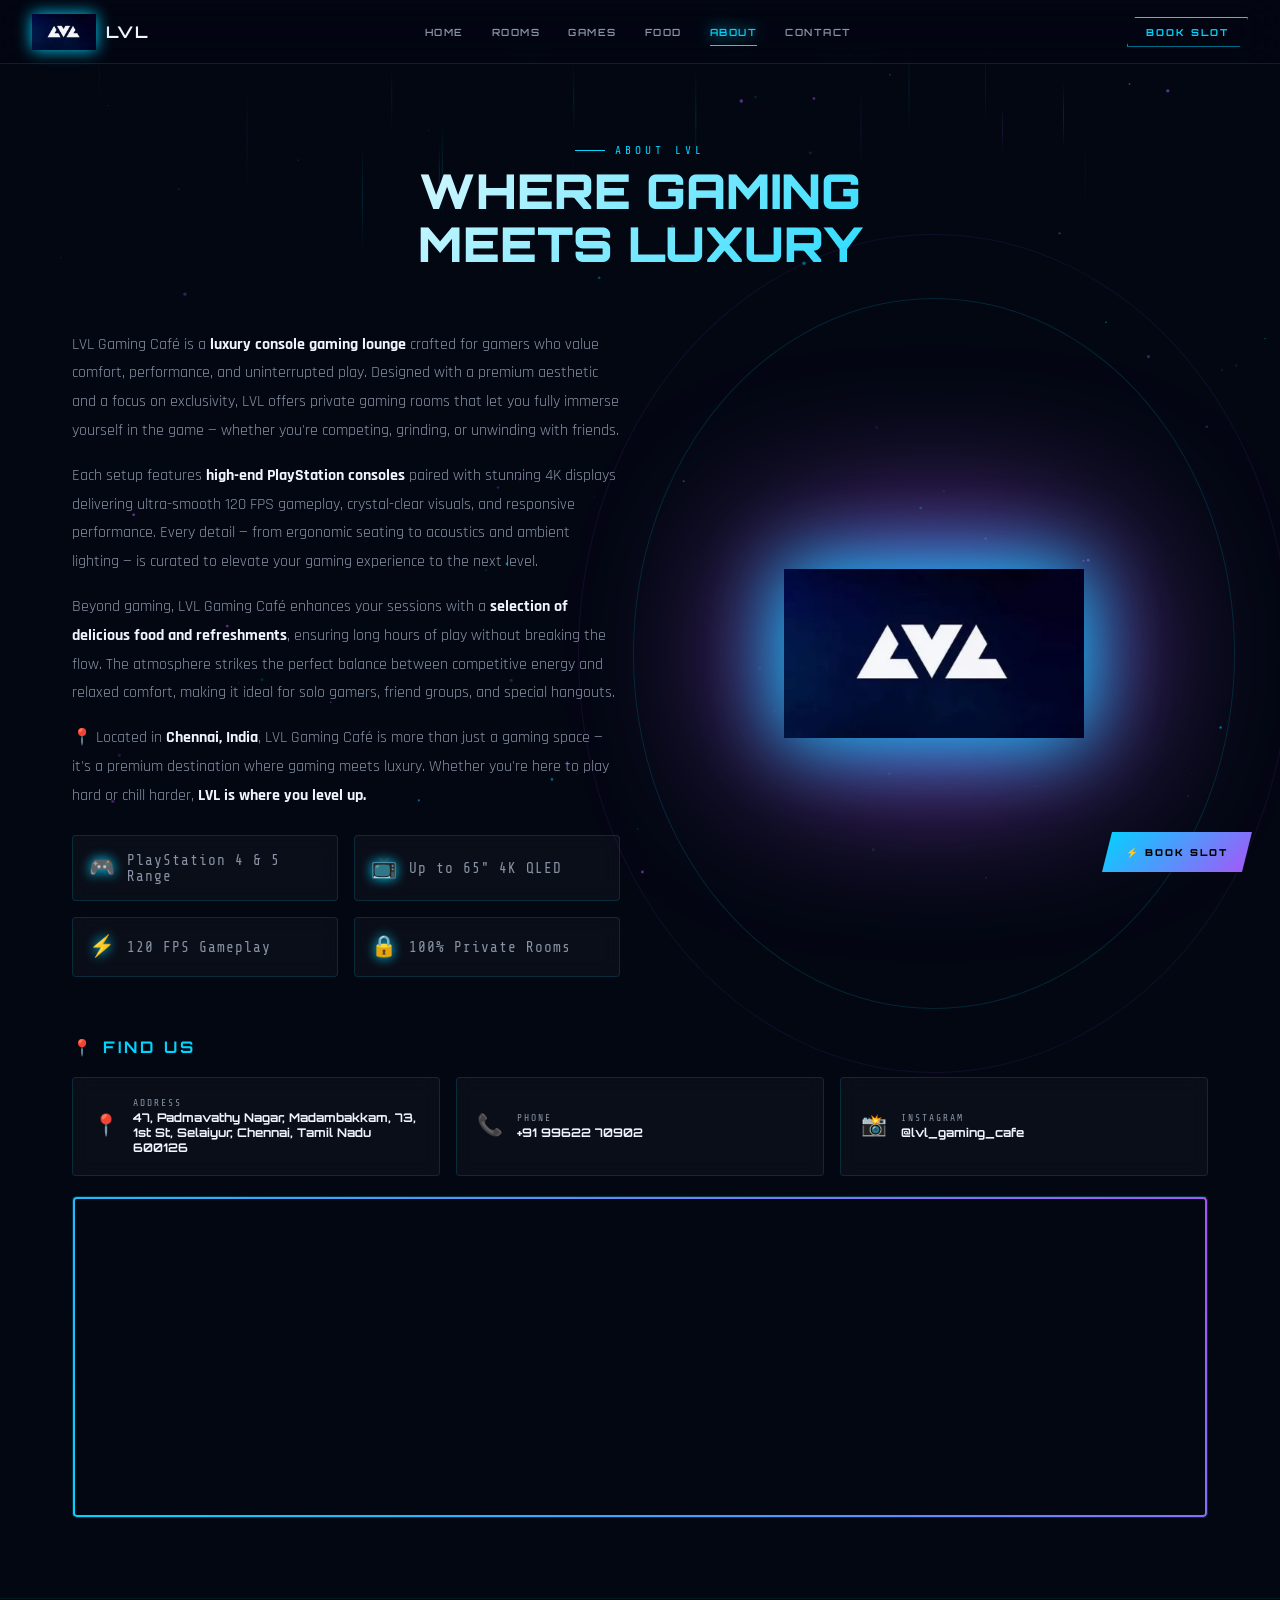
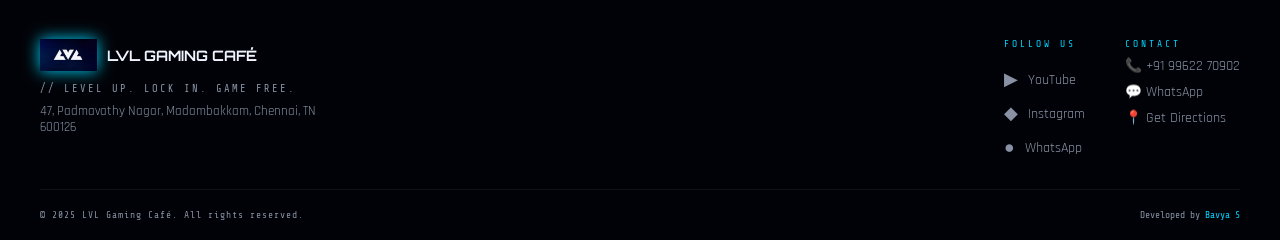
==== about.html @ 553a2ba7 "Clean layout of each pages" ====
<!DOCTYPE html>
<html lang="en">
<head>
<meta charset="UTF-8">
<meta name="viewport" content="width=device-width, initial-scale=1.0">
<title>About – LVL Gaming Café</title>
<link rel="preconnect" href="https://fonts.googleapis.com">
<link href="https://fonts.googleapis.com/css2?family=Orbitron:wght@400;600;700;900&family=Rajdhani:wght@300;400;500;600;700&family=Share+Tech+Mono&display=swap" rel="stylesheet">
<link rel="stylesheet" href="css/style.css">
<link rel="stylesheet" href="css/about.css">
</head>
<body>

<!-- LOADING SCREEN 
<div id="loader">
  <img src="assets/LVL BW logo.png" class="loader-logo" alt="LVL Logo" onerror="this.style.display='none'">
  <div style="font-family:'Orbitron',monospace;font-size:1.2rem;font-weight:900;color:#00d4ff;letter-spacing:4px;margin-top:16px;text-shadow:0 0 20px #00d4ff">LVL</div>
  <div class="loader-bar"><div class="loader-fill"></div></div>
  <div class="loader-text" id="loaderText">INITIALIZING SYSTEMS...</div>
</div>-->

<!-- PARTICLE CANVAS -->
<canvas id="particleCanvas"></canvas>

<!-- NAVIGATION -->
<nav id="mainNav">
  <a class="nav-logo" href="index.html">
    <img src="assets/logo.png" alt="LVL" onerror="this.style.display='none'">
    <span class="nav-brand">LVL</span>
  </a>
  <ul class="nav-links">
    <li><a href="index.html">HOME</a></li>
    <li><a href="rooms.html">ROOMS</a></li>
    <li><a href="games.html">GAMES</a></li>
    <li><a href="food.html">FOOD</a></li>
    <li><a href="about.html" class="active">ABOUT</a></li>
    <li><a href="booking.html">CONTACT</a></li>
  </ul>
  <a class="nav-cta" href="booking.html">BOOK SLOT</a>
  <div class="hamburger" onclick="toggleMobileNav()" id="hamburger">
    <span></span><span></span><span></span>
  </div>
</nav>

<!-- MOBILE NAV -->
<div class="mobile-nav" id="mobileNav">
  <a href="index.html">HOME</a>
  <a href="rooms.html">ROOMS</a>
  <a href="games.html">GAMES</a>
  <a href="food.html">FOOD</a>
  <a href="about.html" class="active">ABOUT</a>
  <a href="booking.html">CONTACT / BOOK</a>
</div>

<!-- FLOATING BOOK BUTTON -->
<a id="floatBook" href="booking.html">⚡ BOOK SLOT</a>

<!-- ==================== ABOUT PAGE ==================== -->
<div class="page-wrapper">
  <div class="page-hero fade-in">
    <p class="section-label" style="justify-content:center">ABOUT LVL</p>
    <h1 class="section-title" style="text-align:center">WHERE GAMING<br>MEETS LUXURY</h1>
  </div>
  <div class="about-section">
    <div class="about-grid">
      <div class="about-text fade-in">
        <p>LVL Gaming Café is a <strong>luxury console gaming lounge</strong> crafted for gamers who value comfort, performance, and uninterrupted play. Designed with a premium aesthetic and a focus on exclusivity, LVL offers private gaming rooms that let you fully immerse yourself in the game — whether you're competing, grinding, or unwinding with friends.</p>
        <p>Each setup features <strong>high-end PlayStation consoles</strong> paired with stunning 4K displays delivering ultra-smooth 120 FPS gameplay, crystal-clear visuals, and responsive performance. Every detail — from ergonomic seating to acoustics and ambient lighting — is curated to elevate your gaming experience to the next level.</p>
        <p>Beyond gaming, LVL Gaming Café enhances your sessions with a <strong>selection of delicious food and refreshments</strong>, ensuring long hours of play without breaking the flow. The atmosphere strikes the perfect balance between competitive energy and relaxed comfort, making it ideal for solo gamers, friend groups, and special hangouts.</p>
        <p>📍 Located in <strong>Chennai, India</strong>, LVL Gaming Café is more than just a gaming space — it's a premium destination where gaming meets luxury. Whether you're here to play hard or chill harder, <strong>LVL is where you level up.</strong></p>
        <div class="about-highlights">
          <div class="glass-card about-highlight"><div class="highlight-icon">🎮</div><div class="highlight-text">PlayStation 4 &amp; 5 Range</div></div>
          <div class="glass-card about-highlight"><div class="highlight-icon">📺</div><div class="highlight-text">Up to 65" 4K QLED</div></div>
          <div class="glass-card about-highlight"><div class="highlight-icon">⚡</div><div class="highlight-text">120 FPS Gameplay</div></div>
          <div class="glass-card about-highlight"><div class="highlight-icon">🔒</div><div class="highlight-text">100% Private Rooms</div></div>
        </div>
      </div>
      <div class="about-visual fade-in stagger-2">
        <div class="about-visual-ring"></div>
        <div class="about-visual-ring2"></div>
        <img src="assets/logo.png" class="about-logo-display" alt="LVL Logo" onerror="this.outerHTML='<div style=\'font-family:var(--font-display);font-size:6rem;font-weight:900;color:var(--neon-blue);text-shadow:0 0 40px var(--neon-blue)\'>LVL</div>'">
      </div>
    </div>

    <div class="map-section fade-in">
      <h2>📍 FIND US</h2>
      <div class="contact-bar" style="margin-bottom:20px">
        <div class="glass-card contact-item">
          <div class="contact-icon">📍</div>
          <div class="contact-info">
            <div class="contact-label">ADDRESS</div>
            <div class="contact-value">47, Padmavathy Nagar, Madambakkam, 73, 1st St, Selaiyur, Chennai, Tamil Nadu 600126</div>
          </div>
        </div>
        <div class="glass-card contact-item">
          <div class="contact-icon">📞</div>
          <div class="contact-info">
            <div class="contact-label">PHONE</div>
            <div class="contact-value"><a href="tel:9962270902">+91 99622 70902</a></div>
          </div>
        </div>
        <div class="glass-card contact-item">
          <div class="contact-icon">📸</div>
          <div class="contact-info">
            <div class="contact-label">INSTAGRAM</div>
            <div class="contact-value"><a href="https://www.instagram.com/lvl_gaming_cafe/" target="_blank">@lvl_gaming_cafe</a></div>
          </div>
        </div>
      </div>
      <div class="map-wrapper">
        <iframe src="https://www.google.com/maps/embed?pb=!1m18!1m12!1m3!1d3888.745!2d80.192!3d12.916!2m3!1f0!2f0!3f0!3m2!1i1024!2i768!4f13.1!3m3!1m2!1s0x0%3A0x0!2zMTLCsDU0JzU3LjYiTiA4MMKwMTEnMzEuMiJF!5e0!3m2!1sen!2sin!4v1!5m2!1sen!2sin" allowfullscreen="" loading="lazy" referrerpolicy="no-referrer-when-downgrade" title="LVL Gaming Café Location"></iframe>
      </div>
    </div>
  </div>
</div>

<!-- ==================== FOOTER ==================== -->
<footer>
  <div class="footer-inner">
    <div class="footer-top">
      <div class="footer-brand">
        <div class="footer-logo">
          <img src="assets/logo.png" alt="LVL" onerror="this.style.display='none'">
          <span class="footer-logo-text">LVL GAMING CAFÉ</span>
        </div>
        <p class="footer-tagline">// LEVEL UP. LOCK IN. GAME FREE.</p>
        <p style="font-size:0.8rem;color:var(--text-muted);margin-top:8px;max-width:280px">47, Padmavathy Nagar, Madambakkam, Chennai, TN 600126</p>
      </div>
      <div class="footer-social">
        <p style="font-family:var(--font-mono);font-size:0.6rem;color:var(--neon-blue);letter-spacing:3px;margin-bottom:8px">FOLLOW US</p>
        <a class="footer-social-link" href="https://www.youtube.com/@lvlgamingcafe" target="_blank"><span class="footer-social-icon">▶</span> YouTube</a>
        <a class="footer-social-link" href="https://www.instagram.com/lvl_gaming_cafe/" target="_blank"><span class="footer-social-icon">◆</span> Instagram</a>
        <a class="footer-social-link" href="https://wa.me/919962270902" target="_blank"><span class="footer-social-icon">●</span> WhatsApp</a>
      </div>
      <div class="footer-contact">
        <p style="font-family:var(--font-mono);font-size:0.6rem;color:var(--neon-blue);letter-spacing:3px;margin-bottom:8px">CONTACT</p>
        <a href="tel:9962270902">📞 +91 99622 70902</a>
        <a href="https://wa.me/919962270902" target="_blank">💬 WhatsApp</a>
        <a href="https://www.google.com/maps/search/LvL+Gaming+Cafe+Chennai" target="_blank">📍 Get Directions</a>
      </div>
    </div>
    <div class="footer-bottom">
      <p class="footer-copy">© 2025 LVL Gaming Café. All rights reserved.</p>
      <p class="footer-dev">Developed by <a href="https://linkedin.com/in/bavya-saravanakumar" target="_blank">Bavya S</a></p>
    </div>
  </div>
</footer>

<script src="js/script.js"></script>
<script src="js/about.js"></script>
</body>
</html>
---- css/style.css ----
/* ===================== RESET & VARS ===================== */
*,*::before,*::after{box-sizing:border-box;margin:0;padding:0}
:root{
  --neon-blue:#00d4ff;
  --neon-purple:#a855f7;
  --neon-red:#ff2d55;
  --neon-green:#39ff14;
  --bg-dark:#030712;
  --bg-card:rgba(255,255,255,0.03);
  --bg-glass:rgba(0,212,255,0.04);
  --border-glow:rgba(0,212,255,0.3);
  --text-primary:#f0f4ff;
  --text-muted:#8892a4;
  --font-display:'Orbitron',monospace;
  --font-body:'Rajdhani',sans-serif;
  --font-mono:'Share Tech Mono',monospace;
}
html{scroll-behavior:smooth;font-size:16px}
body{
  background:var(--bg-dark);
  color:var(--text-primary);
  font-family:var(--font-body);
  overflow-x:hidden;
  cursor:default;
}

/* custom scrollbar */
::-webkit-scrollbar{width:4px}
::-webkit-scrollbar-track{background:#0a0a1a}
::-webkit-scrollbar-thumb{background:var(--neon-blue);border-radius:2px}

/* ===================== CANVAS BACKGROUND ===================== */
#particleCanvas{position:fixed;top:0;left:0;width:100%;height:100%;z-index:-1;pointer-events:none}

/* ===================== LOADING SCREEN ===================== */
#loader{
  position:fixed;inset:0;background:#000;z-index:9999;
  display:flex;flex-direction:column;align-items:center;justify-content:center;
  transition:opacity 0.8s ease, visibility 0.8s ease;
}
#loader.hidden{opacity:0;visibility:hidden}
.loader-logo{width:120px;animation:loaderPulse 1.5s ease-in-out infinite}
@keyframes loaderPulse{0%,100%{filter:drop-shadow(0 0 10px var(--neon-blue));transform:scale(1)}50%{filter:drop-shadow(0 0 30px var(--neon-blue)) drop-shadow(0 0 60px var(--neon-purple));transform:scale(1.05)}}
.loader-bar{width:200px;height:2px;background:#111;margin-top:30px;border-radius:2px;overflow:hidden}
.loader-fill{height:100%;background:linear-gradient(90deg,var(--neon-blue),var(--neon-purple));animation:loaderFill 1.8s ease forwards}
@keyframes loaderFill{from{width:0}to{width:100%}}
.loader-text{font-family:var(--font-mono);font-size:0.7rem;color:var(--neon-blue);margin-top:12px;letter-spacing:3px;animation:blink 1s step-end infinite}
@keyframes blink{0%,100%{opacity:1}50%{opacity:0.3}}

/* ===================== NAV ===================== */
nav{
  position:fixed;top:0;left:0;right:0;z-index:1000;
  background:rgba(3,7,18,0.85);
  backdrop-filter:blur(20px);
  border-bottom:1px solid rgba(0,212,255,0.15);
  padding:0 2rem;
  display:flex;align-items:center;justify-content:space-between;
  height:64px;
}
.nav-logo{display:flex;align-items:center;gap:10px;cursor:pointer;text-decoration:none}
.nav-logo img{height:36px;filter:drop-shadow(0 0 8px var(--neon-blue))}
.nav-brand{font-family:var(--font-display);font-size:1rem;font-weight:700;color:var(--text-primary);letter-spacing:2px}
.nav-links{display:flex;gap:0;list-style:none}
.nav-links a{
  font-family:var(--font-display);font-size:0.62rem;font-weight:600;
  color:var(--text-muted);text-decoration:none;
  padding:8px 14px;letter-spacing:1.5px;
  transition:color 0.3s,text-shadow 0.3s;
  position:relative;
}
.nav-links a::after{
  content:'';position:absolute;bottom:0;left:14px;right:14px;height:1px;
  background:var(--neon-blue);transform:scaleX(0);transition:transform 0.3s;
}
.nav-links a:hover,.nav-links a.active{color:var(--neon-blue);text-shadow:0 0 15px var(--neon-blue)}
.nav-links a:hover::after,.nav-links a.active::after{transform:scaleX(1)}
.nav-cta{
  background:transparent;border:1px solid var(--neon-blue);
  color:var(--neon-blue);font-family:var(--font-display);font-size:0.6rem;
  font-weight:700;letter-spacing:2px;padding:8px 18px;cursor:pointer;
  transition:all 0.3s;text-transform:uppercase;
  clip-path:polygon(8px 0%,100% 0%,calc(100% - 8px) 100%,0% 100%);
  text-decoration:none;display:inline-flex;align-items:center;
}
.nav-cta:hover{background:var(--neon-blue);color:#000;box-shadow:0 0 25px var(--neon-blue)}
.hamburger{display:none;flex-direction:column;gap:5px;cursor:pointer;padding:4px}
.hamburger span{width:24px;height:2px;background:var(--neon-blue);transition:all 0.3s;display:block}

/* ===================== MOBILE NAV ===================== */
.mobile-nav{
  display:none;
  position:fixed;top:64px;left:0;right:0;z-index:999;
  background:rgba(3,7,18,0.98);
  backdrop-filter:blur(20px);
  border-bottom:1px solid rgba(0,212,255,0.2);
  padding:20px;flex-direction:column;gap:4px;
}
.mobile-nav.open{display:flex}
.mobile-nav a{
  font-family:var(--font-display);font-size:0.75rem;font-weight:600;
  color:var(--text-muted);text-decoration:none;padding:12px 16px;
  letter-spacing:2px;transition:all 0.3s;border-left:2px solid transparent;
}
.mobile-nav a:hover,.mobile-nav a.active{color:var(--neon-blue);border-left-color:var(--neon-blue);padding-left:24px}

/* ===================== FLOATING BOOK BUTTON ===================== */
#floatBook{
  position:fixed;bottom:28px;right:28px;z-index:900;
  background:linear-gradient(135deg,var(--neon-blue),var(--neon-purple));
  color:#000;font-family:var(--font-display);font-size:0.6rem;font-weight:900;
  letter-spacing:2px;padding:14px 24px;cursor:pointer;border:none;
  clip-path:polygon(10px 0%,100% 0%,calc(100% - 10px) 100%,0% 100%);
  animation:floatPulse 2s ease-in-out infinite;
  transition:transform 0.3s,box-shadow 0.3s;
  text-transform:uppercase;text-decoration:none;display:inline-block;
}
#floatBook:hover{transform:scale(1.08);box-shadow:0 0 30px var(--neon-blue),0 0 60px var(--neon-purple)}
@keyframes floatPulse{0%,100%{box-shadow:0 0 15px var(--neon-blue)}50%{box-shadow:0 0 35px var(--neon-purple),0 0 60px var(--neon-blue)}}

/* ===================== PAGE WRAPPER ===================== */
.page-wrapper{
  position:relative;z-index:1;padding-top:64px;min-height:100vh;
}

/* ===================== SECTION HEADERS ===================== */
.section-label{
  font-family:var(--font-mono);font-size:0.7rem;color:var(--neon-blue);
  letter-spacing:4px;text-transform:uppercase;margin-bottom:8px;
  display:flex;align-items:center;gap:10px;
}
.section-label::before{content:'';width:30px;height:1px;background:var(--neon-blue)}
.section-title{
  font-family:var(--font-display);font-size:clamp(1.8rem,4vw,3rem);
  font-weight:900;line-height:1.1;
  background:linear-gradient(135deg,#fff 0%,var(--neon-blue) 100%);
  -webkit-background-clip:text;-webkit-text-fill-color:transparent;background-clip:text;
}
.section-sub{color:var(--text-muted);font-size:1.1rem;margin-top:12px;max-width:600px;font-weight:400}

/* ===================== GLASSMORPHISM CARD ===================== */
.glass-card{
  background:rgba(255,255,255,0.03);
  backdrop-filter:blur(10px);
  border:1px solid rgba(0,212,255,0.15);
  border-radius:4px;
  transition:all 0.4s cubic-bezier(0.23,1,0.32,1);
  position:relative;overflow:hidden;
}
.glass-card::before{
  content:'';position:absolute;inset:0;
  background:linear-gradient(135deg,rgba(0,212,255,0.05) 0%,transparent 60%);
  opacity:0;transition:opacity 0.4s;
}
.glass-card:hover{
  border-color:var(--neon-blue);
  box-shadow:0 0 30px rgba(0,212,255,0.2),inset 0 0 30px rgba(0,212,255,0.03);
  transform:translateY(-4px);
}
.glass-card:hover::before{opacity:1}

/* RGB border animation */
.rgb-border{position:relative;}
.rgb-border::after{
  content:'';position:absolute;inset:-1px;
  background:linear-gradient(90deg,var(--neon-blue),var(--neon-purple),var(--neon-red),var(--neon-blue));
  background-size:300% 100%;
  border-radius:4px;z-index:-1;
  animation:rgbFlow 3s linear infinite;
  opacity:0;transition:opacity 0.3s;
}
.rgb-border:hover::after{opacity:1}
@keyframes rgbFlow{0%{background-position:0% 50%}100%{background-position:300% 50%}}

/* ===================== BUTTONS ===================== */
.btn-primary{
  background:linear-gradient(135deg,var(--neon-blue),var(--neon-purple));
  color:#000;font-family:var(--font-display);font-size:0.7rem;font-weight:900;
  letter-spacing:2px;padding:16px 36px;cursor:pointer;border:none;
  clip-path:polygon(12px 0%,100% 0%,calc(100% - 12px) 100%,0% 100%);
  transition:all 0.3s;text-transform:uppercase;text-decoration:none;display:inline-block;
}
.btn-primary:hover{
  transform:scale(1.05);
  box-shadow:0 0 40px rgba(0,212,255,0.6),0 0 80px rgba(168,85,247,0.3);
}
.btn-outline{
  background:transparent;
  border:1px solid rgba(0,212,255,0.5);
  color:var(--neon-blue);font-family:var(--font-display);font-size:0.7rem;font-weight:700;
  letter-spacing:2px;padding:16px 36px;cursor:pointer;
  clip-path:polygon(12px 0%,100% 0%,calc(100% - 12px) 100%,0% 100%);
  transition:all 0.3s;text-transform:uppercase;text-decoration:none;display:inline-block;
}
.btn-outline:hover{
  background:rgba(0,212,255,0.1);border-color:var(--neon-blue);
  box-shadow:0 0 25px rgba(0,212,255,0.3);
}

/* ===================== PAGE HERO (shared) ===================== */
.page-hero{
  padding:80px 2rem 40px;
  text-align:center;
  max-width:800px;margin:0 auto;
}

/* ===================== FOOTER ===================== */
footer{
  background:rgba(0,0,0,0.6);
  border-top:1px solid rgba(0,212,255,0.1);
  padding:40px 2rem 20px;
  position:relative;z-index:1;
}
.footer-inner{max-width:1200px;margin:0 auto}
.footer-top{
  display:grid;grid-template-columns:1fr auto auto;
  gap:40px;align-items:start;margin-bottom:30px;flex-wrap:wrap;
}
@media(max-width:768px){.footer-top{grid-template-columns:1fr}}
.footer-brand{}
.footer-logo{display:flex;align-items:center;gap:10px;margin-bottom:12px}
.footer-logo img{height:32px;filter:drop-shadow(0 0 8px var(--neon-blue))}
.footer-logo-text{font-family:var(--font-display);font-size:0.9rem;font-weight:700;color:var(--text-primary)}
.footer-tagline{font-family:var(--font-mono);font-size:0.65rem;color:var(--text-muted);letter-spacing:2px}
.footer-social{display:flex;flex-direction:column;gap:12px}
.footer-social-link{
  display:flex;align-items:center;gap:10px;
  color:var(--text-muted);text-decoration:none;
  font-size:0.85rem;transition:color 0.3s;
}
.footer-social-link:hover{color:var(--neon-blue)}
.footer-social-icon{font-size:1.1rem}
.footer-contact a{
  display:block;color:var(--text-muted);text-decoration:none;
  font-size:0.85rem;margin-bottom:8px;transition:color 0.3s;
}
.footer-contact a:hover{color:var(--neon-blue)}
.footer-bottom{
  border-top:1px solid rgba(255,255,255,0.06);
  padding-top:20px;
  display:flex;justify-content:space-between;align-items:center;flex-wrap:wrap;gap:10px;
}
.footer-copy{font-family:var(--font-mono);font-size:0.6rem;color:var(--text-muted);letter-spacing:1px}
.footer-dev{font-family:var(--font-mono);font-size:0.6rem;color:var(--text-muted);}
.footer-dev a{color:var(--neon-blue);text-decoration:none}
.footer-dev a:hover{text-shadow:0 0 10px var(--neon-blue)}

/* ===================== ANIMATIONS ===================== */
.fade-in{opacity:0;transform:translateY(30px);transition:opacity 0.7s ease,transform 0.7s ease}
.fade-in.visible{opacity:1;transform:none}
.stagger-1{transition-delay:0.1s}
.stagger-2{transition-delay:0.2s}
.stagger-3{transition-delay:0.3s}
.stagger-4{transition-delay:0.4s}
@keyframes fadeUp{from{opacity:0;transform:translateY(20px)}to{opacity:1;transform:none}}

/* neon divider */
.neon-divider{
  height:1px;background:linear-gradient(90deg,transparent,var(--neon-blue),transparent);
  margin:0 auto;max-width:600px;
}

/* ===================== RESPONSIVE ===================== */
@media(max-width:900px){
  .nav-links{display:none}
  .hamburger{display:flex}
  .nav-cta{display:none}
  .footer-top{grid-template-columns:1fr 1fr}
}
@media(max-width:600px){
  .footer-top{grid-template-columns:1fr}
}
---- css/about.css ----
/* ===================== ABOUT PAGE ===================== */
.about-section{max-width:1200px;margin:0 auto;padding:20px 2rem 80px}
.about-grid{display:grid;grid-template-columns:1fr 1fr;gap:40px;margin-bottom:60px}
@media(max-width:768px){.about-grid{grid-template-columns:1fr}}
.about-text p{color:var(--text-muted);font-size:1rem;line-height:1.8;margin-bottom:16px}
.about-text p strong{color:var(--text-primary)}
.about-highlights{display:grid;grid-template-columns:1fr 1fr;gap:16px;margin-top:24px}
.about-highlight{padding:16px;display:flex;align-items:center;gap:12px;}
.highlight-icon{font-size:1.3rem;filter:drop-shadow(0 0 6px var(--neon-blue))}
.highlight-text{font-size:0.9rem;color:var(--text-muted);font-family:var(--font-mono);letter-spacing:1px}

/* About visual */
.about-visual{position:relative;display:flex;align-items:center;justify-content:center;}
.about-logo-display{
  width:70%;max-width:300px;
  filter:drop-shadow(0 0 40px var(--neon-blue)) drop-shadow(0 0 80px var(--neon-purple));
  animation:logoGlow 3s ease-in-out infinite;
}
@keyframes logoGlow{
  0%,100%{filter:drop-shadow(0 0 40px var(--neon-blue)) drop-shadow(0 0 80px var(--neon-purple))}
  50%{filter:drop-shadow(0 0 60px var(--neon-blue)) drop-shadow(0 0 120px var(--neon-purple)) brightness(1.2)}
}
.about-visual-ring{
  position:absolute;width:110%;height:110%;
  border:1px solid rgba(0,212,255,0.15);border-radius:50%;
  animation:ringRotate 10s linear infinite;
}
.about-visual-ring2{
  position:absolute;width:130%;height:130%;
  border:1px solid rgba(168,85,247,0.1);border-radius:50%;
  animation:ringRotate 15s linear infinite reverse;
}
@keyframes ringRotate{from{transform:rotate(0deg)}to{transform:rotate(360deg)}}

/* Map & contact */
.map-section{margin-top:20px}
.map-section h2{font-family:var(--font-display);font-size:1rem;font-weight:700;letter-spacing:3px;margin-bottom:20px;color:var(--neon-blue)}
.map-wrapper{
  border:1px solid rgba(0,212,255,0.2);
  border-radius:4px;overflow:hidden;
  position:relative;
}
.map-wrapper::before{
  content:'';position:absolute;inset:0;
  border:2px solid transparent;
  background:linear-gradient(45deg,var(--neon-blue),var(--neon-purple)) border-box;
  -webkit-mask:linear-gradient(#fff 0 0) padding-box,linear-gradient(#fff 0 0);
  -webkit-mask-composite:destination-out;mask-composite:exclude;
  pointer-events:none;z-index:1;border-radius:4px;
}
.map-wrapper iframe{display:block;width:100%;height:320px;filter:invert(90%) hue-rotate(180deg) brightness(0.9) contrast(1.1)}
.contact-bar{
  display:grid;grid-template-columns:repeat(auto-fit,minmax(200px,1fr));
  gap:16px;margin-top:20px;
}
.contact-item{padding:20px;display:flex;align-items:center;gap:14px;}
.contact-icon{font-size:1.3rem;flex-shrink:0}
.contact-info{}
.contact-label{font-family:var(--font-mono);font-size:0.6rem;color:var(--text-muted);letter-spacing:2px;margin-bottom:2px}
.contact-value{font-family:var(--font-display);font-size:0.75rem;font-weight:700;color:var(--text-primary)}
.contact-item a{color:inherit;text-decoration:none}
.contact-item:hover .contact-value{color:var(--neon-blue)}

/* Responsive */
@media(max-width:600px){
  .about-highlights{grid-template-columns:1fr}
}
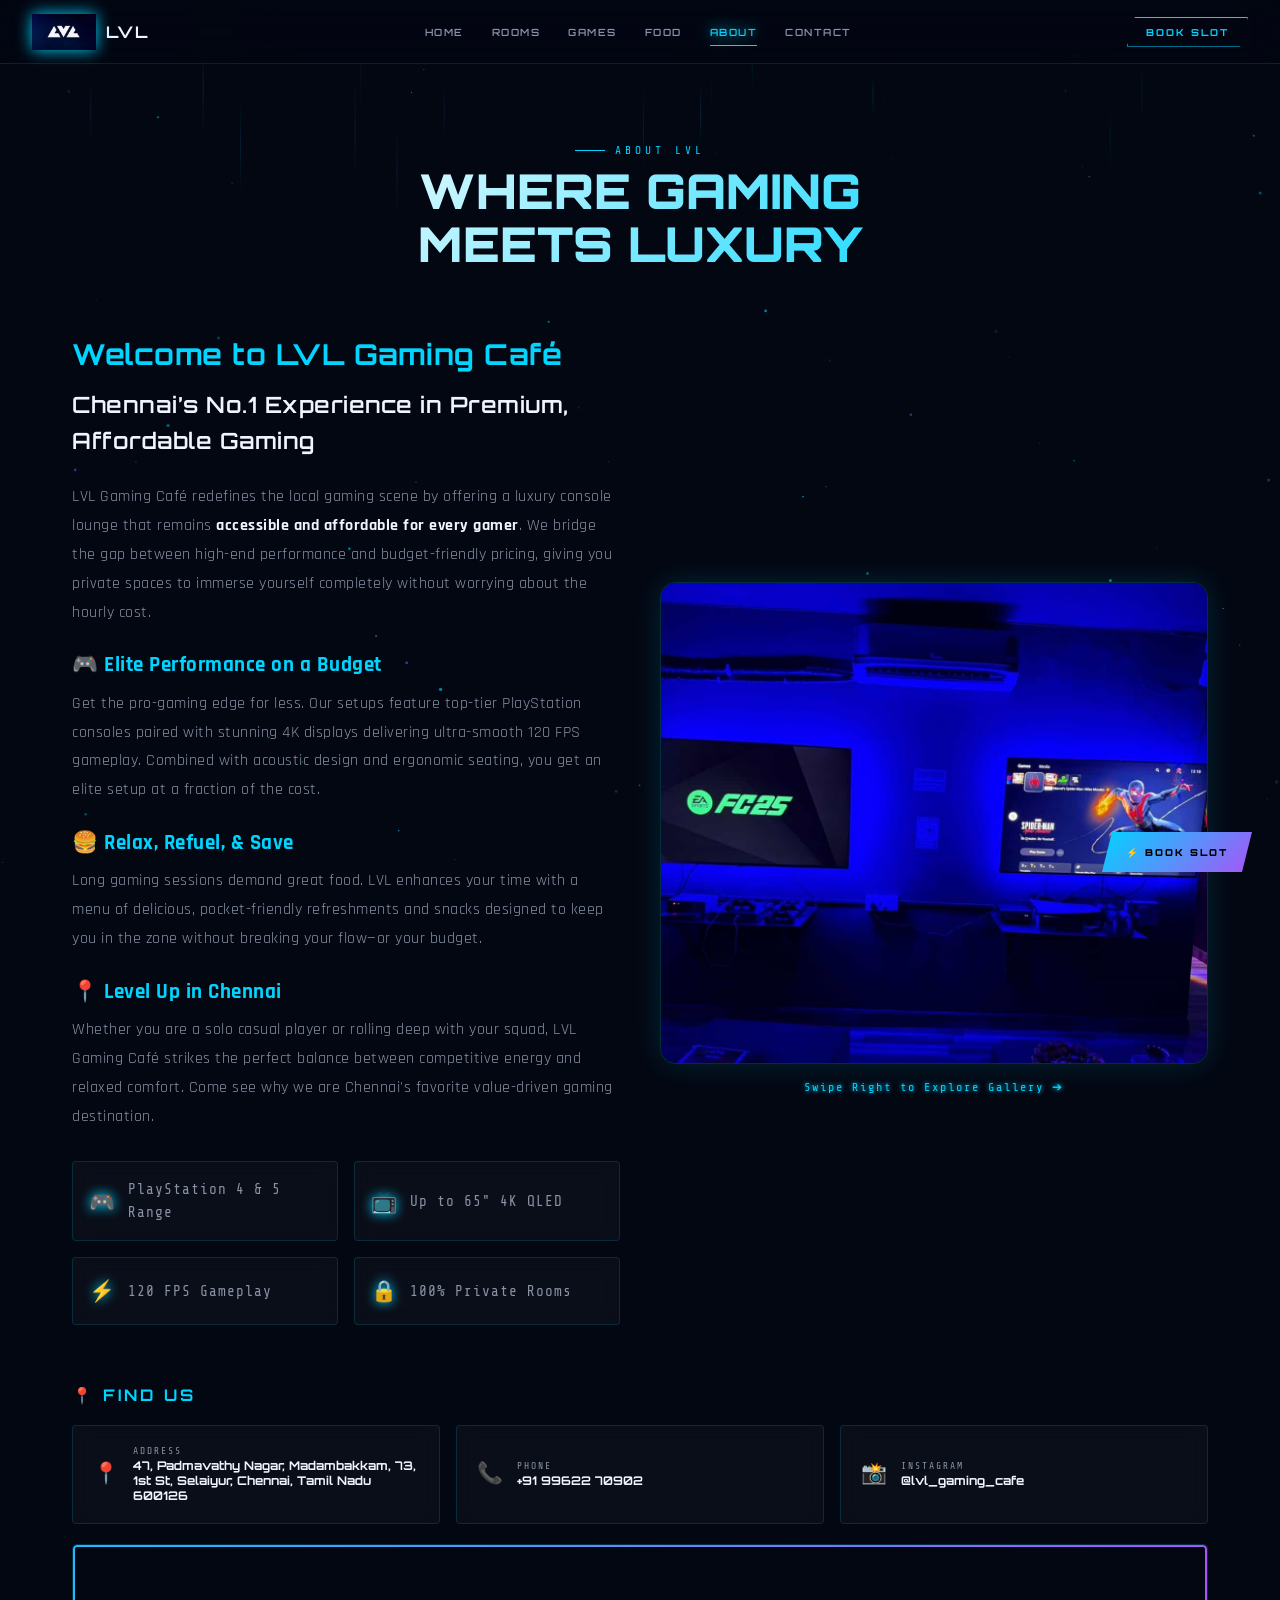
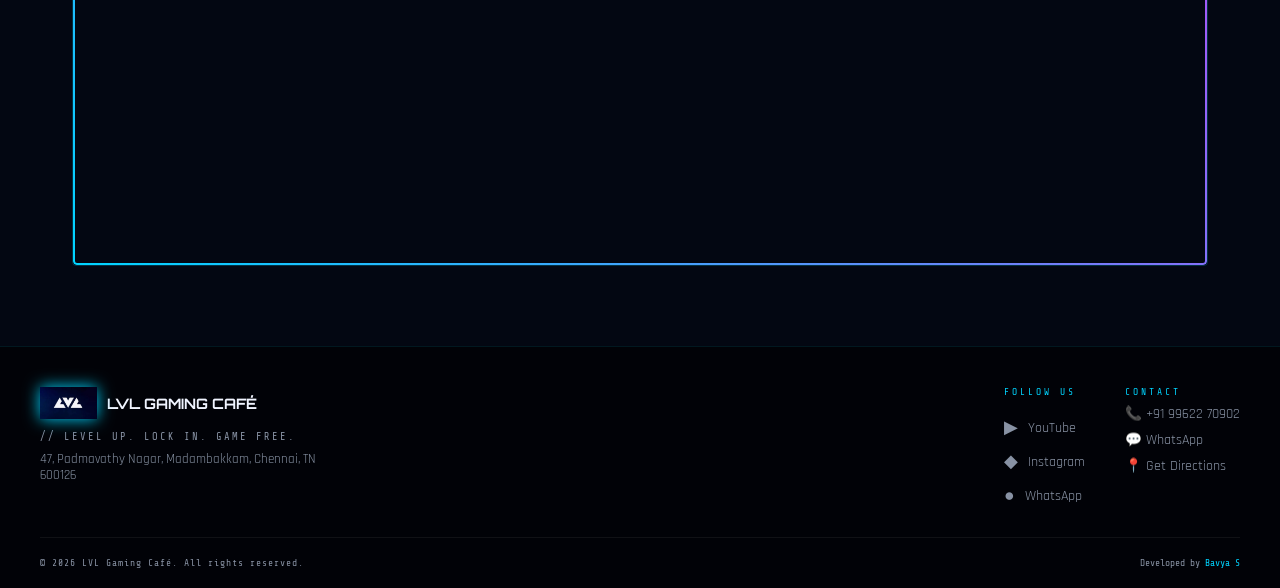
==== commit 90605c49: "Updated About" ====
--- a/about.html
+++ b/about.html
@@ -8,6 +8,59 @@
 <link href="https://fonts.googleapis.com/css2?family=Orbitron:wght@400;600;700;900&family=Rajdhani:wght@300;400;500;600;700&family=Share+Tech+Mono&display=swap" rel="stylesheet">
 <link rel="stylesheet" href="css/style.css">
 <link rel="stylesheet" href="css/about.css">
+<style>
+  /* Custom Styles to Expand the Gallery Layout Size */
+  .about-grid {
+    align-items: center !important;
+  }
+  .cafe-gallery-container {
+    display: flex; 
+    flex-direction: column; 
+    width: 100%;
+    margin-top: 20px;
+  }
+  .cafe-gallery {
+    display: flex;
+    overflow-x: auto; /* Re-enabled auto overflow to support touch and swipe gestures native behavior */
+    scroll-snap-type: x mandatory;
+    scroll-behavior: smooth;
+    border-radius: 16px;
+    background: rgba(0,0,0,0.4);
+    box-shadow: 0 0 30px rgba(0, 212, 255, 0.15);
+    border: 1px solid rgba(0, 212, 255, 0.2);
+    -webkit-overflow-scrolling: touch;
+    width: 100%;
+  }
+  /* Hide standard scrollbars cleanly across multiple engine viewports */
+  .cafe-gallery::-webkit-scrollbar {
+    display: none;
+  }
+  .cafe-gallery {
+    -ms-overflow-style: none;
+    scrollbar-width: none;
+  }
+  .gallery-item {
+    flex: 0 0 100%;
+    position: relative;
+    overflow: hidden;
+    display: flex;
+    align-items: center;
+    justify-content: center;
+    scroll-snap-align: start;
+  }
+  /* Enlarged heights for desktop/mobile views */
+  .gallery-item img, .gallery-item video {
+    width: 100%;
+    height: 480px; /* Increased from 320px for a much bigger display presence */
+    object-fit: cover;
+    display: block;
+  }
+  @media (max-width: 768px) {
+    .gallery-item img, .gallery-item video {
+      height: 360px; /* Adjusted optimized height for mobile layout sizing */
+    }
+  }
+</style>
 </head>
 <body>
 
@@ -22,7 +75,7 @@
 <!-- PARTICLE CANVAS -->
 <canvas id="particleCanvas"></canvas>
 
-<!-- NAVIGATION -->
+<!-- NAVIGATION (Unchanged) -->
 <nav id="mainNav">
   <a class="nav-logo" href="index.html">
     <img src="assets/logo.png" alt="LVL" onerror="this.style.display='none'">
@@ -56,40 +109,108 @@
 <a id="floatBook" href="booking.html">⚡ BOOK SLOT</a>
 
 <!-- ==================== ABOUT PAGE ==================== -->
-<div class="page-wrapper">
+<div class="page-wrapper" style="font-family: 'Rajdhani', sans-serif;">
+  <!-- HEADER SECTION (Unchanged) -->
   <div class="page-hero fade-in">
     <p class="section-label" style="justify-content:center">ABOUT LVL</p>
     <h1 class="section-title" style="text-align:center">WHERE GAMING<br>MEETS LUXURY</h1>
   </div>
+  
   <div class="about-section">
     <div class="about-grid">
-      <div class="about-text fade-in">
-        <p>LVL Gaming Café is a <strong>luxury console gaming lounge</strong> crafted for gamers who value comfort, performance, and uninterrupted play. Designed with a premium aesthetic and a focus on exclusivity, LVL offers private gaming rooms that let you fully immerse yourself in the game — whether you're competing, grinding, or unwinding with friends.</p>
-        <p>Each setup features <strong>high-end PlayStation consoles</strong> paired with stunning 4K displays delivering ultra-smooth 120 FPS gameplay, crystal-clear visuals, and responsive performance. Every detail — from ergonomic seating to acoustics and ambient lighting — is curated to elevate your gaming experience to the next level.</p>
-        <p>Beyond gaming, LVL Gaming Café enhances your sessions with a <strong>selection of delicious food and refreshments</strong>, ensuring long hours of play without breaking the flow. The atmosphere strikes the perfect balance between competitive energy and relaxed comfort, making it ideal for solo gamers, friend groups, and special hangouts.</p>
-        <p>📍 Located in <strong>Chennai, India</strong>, LVL Gaming Café is more than just a gaming space — it's a premium destination where gaming meets luxury. Whether you're here to play hard or chill harder, <strong>LVL is where you level up.</strong></p>
-        <div class="about-highlights">
-          <div class="glass-card about-highlight"><div class="highlight-icon">🎮</div><div class="highlight-text">PlayStation 4 &amp; 5 Range</div></div>
+      <!-- BODY FONT CONVERTED TO RAJDHANI FOR HUMAN READABILITY -->
+      <div class="about-text fade-in" style="font-family: 'Rajdhani', sans-serif; font-size: 1.2rem; line-height: 1.6; letter-spacing: 0.5px;">
+        <h2 style="font-family: var(--font-display, 'Orbitron', sans-serif); color: var(--neon-blue); margin-bottom: 10px;">Welcome to LVL Gaming Café</h2>
+        <h3 style="font-family: var(--font-display, 'Orbitron', sans-serif); font-size: 1.4rem; color: var(--text-light); margin-bottom: 25px; font-weight: 600;">Chennai’s No.1 Experience in Premium, Affordable Gaming</h3>
+        
+        <p style="margin-bottom: 20px;">LVL Gaming Café redefines the local gaming scene by offering a luxury console lounge that remains <strong>accessible and affordable for every gamer</strong>. We bridge the gap between high-end performance and budget-friendly pricing, giving you private spaces to immerse yourself completely without worrying about the hourly cost.</p>
+        
+        <p style="margin-bottom: 20px;">
+          <strong style="color: var(--neon-blue); font-size: 1.3rem; display: block; margin-bottom: 5px;">🎮 Elite Performance on a Budget</strong>
+          Get the pro-gaming edge for less. Our setups feature top-tier PlayStation consoles paired with stunning 4K displays delivering ultra-smooth 120 FPS gameplay. Combined with acoustic design and ergonomic seating, you get an elite setup at a fraction of the cost.
+        </p>
+        
+        <p style="margin-bottom: 20px;">
+          <strong style="color: var(--neon-blue); font-size: 1.3rem; display: block; margin-bottom: 5px;">🍔 Relax, Refuel, & Save</strong>
+          Long gaming sessions demand great food. LVL enhances your time with a menu of delicious, pocket-friendly refreshments and snacks designed to keep you in the zone without breaking your flow—or your budget.
+        </p>
+        
+        <p style="margin-bottom: 25px;">
+          <strong style="color: var(--neon-blue); font-size: 1.3rem; display: block; margin-bottom: 5px;">📍 Level Up in Chennai</strong>
+          Whether you are a solo casual player or rolling deep with your squad, LVL Gaming Café strikes the perfect balance between competitive energy and relaxed comfort. Come see why we are Chennai's favorite value-driven gaming destination.
+        </p>
+        
+        <div class="about-highlights" style="margin-top: 30px; font-family: var(--font-display, 'Orbitron', sans-serif);">
+          <div class="glass-card about-highlight"><div class="highlight-icon">🎮</div><div class="highlight-text">PlayStation 4 & 5 Range</div></div>
           <div class="glass-card about-highlight"><div class="highlight-icon">📺</div><div class="highlight-text">Up to 65" 4K QLED</div></div>
           <div class="glass-card about-highlight"><div class="highlight-icon">⚡</div><div class="highlight-text">120 FPS Gameplay</div></div>
           <div class="glass-card about-highlight"><div class="highlight-icon">🔒</div><div class="highlight-text">100% Private Rooms</div></div>
         </div>
       </div>
+      
+      <!-- VISUAL SIDE - EXPANDED SMART SWIPE + AUTOPLAY GALLERY -->
       <div class="about-visual fade-in stagger-2">
-        <div class="about-visual-ring"></div>
-        <div class="about-visual-ring2"></div>
-        <img src="assets/logo.png" class="about-logo-display" alt="LVL Logo" onerror="this.outerHTML='<div style=\'font-family:var(--font-display);font-size:6rem;font-weight:900;color:var(--neon-blue);text-shadow:0 0 40px var(--neon-blue)\'>LVL</div>'">
+        <div class="cafe-gallery-container">
+          
+          <div class="cafe-gallery" id="lvlAboutGallery">
+            <!-- Slide 1: Cafe Pic1 -->
+            <div class="gallery-item" data-type="image">
+              <img src="assets/Cafe Pic1.jpeg" alt="LVL Gaming Cafe Setup 1" onerror="this.src='assets/logo.png'; this.style.objectFit='contain';">
+            </div>
+            
+            <!-- Slide 2: Cafe Pic2 -->
+            <div class="gallery-item" data-type="image">
+              <img src="assets/PS4.jpeg" alt="LVL Gaming Cafe Setup 2" onerror="this.src='assets/logo.png'; this.style.objectFit='contain';">
+            </div>
+            
+            <!-- Slide 3: Cafe Video1 -->
+            <div class="gallery-item" data-type="video">
+              <video src="assets/Cafe Video1.mp4" muted playsinline></video>
+            </div>
+
+            <!-- Slide 4: Cafe Video2 -->
+            <div class="gallery-item" data-type="video">
+              <video src="assets/Cafe Video2.mp4" muted playsinline></video>
+            </div>
+
+            <!-- Slide 5: Cafe Video3 -->
+            <div class="gallery-item" data-type="video">
+              <video src="assets/Cafe Video3.mp4" muted playsinline></video>
+            </div>
+
+            <!-- Slide 6: Cafe Video4 -->
+            <div class="gallery-item" data-type="video">
+              <video src="assets/Cafe Video4.mp4" muted playsinline></video>
+            </div>
+          </div>
+
+          <!-- Restructured Swipe Hint Text: Positioned directly underneath the gallery box container -->
+          <div style="
+            text-align: center;
+            font-family: 'Share Tech Mono', monospace;
+            font-size: 0.75rem;
+            color: var(--neon-blue, #00d4ff);
+            margin-top: 16px;
+            letter-spacing: 2px;
+            text-shadow: 0 0 5px var(--neon-blue);
+            width: 100%;
+            display: block;
+            clear: both;
+          ">
+            Swipe Right to Explore Gallery ➔
+          </div>
+
+        </div>
       </div>
     </div>
-
-    <div class="map-section fade-in">
+<div class="map-section fade-in">
       <h2>📍 FIND US</h2>
       <div class="contact-bar" style="margin-bottom:20px">
         <div class="glass-card contact-item">
           <div class="contact-icon">📍</div>
           <div class="contact-info">
             <div class="contact-label">ADDRESS</div>
-            <div class="contact-value">47, Padmavathy Nagar, Madambakkam, 73, 1st St, Selaiyur, Chennai, Tamil Nadu 600126</div>
+            <div class="contact-value"><a href="https://www.google.com/maps/search/LvL+Gaming+Cafe+Chennai" target="_blank">47, Padmavathy Nagar, Madambakkam, 73, 1st St, Selaiyur, Chennai, Tamil Nadu 600126</a></div>
           </div>
         </div>
         <div class="glass-card contact-item">
@@ -108,7 +229,17 @@
         </div>
       </div>
       <div class="map-wrapper">
-        <iframe src="https://www.google.com/maps/embed?pb=!1m18!1m12!1m3!1d3888.745!2d80.192!3d12.916!2m3!1f0!2f0!3f0!3m2!1i1024!2i768!4f13.1!3m3!1m2!1s0x0%3A0x0!2zMTLCsDU0JzU3LjYiTiA4MMKwMTEnMzEuMiJF!5e0!3m2!1sen!2sin!4v1!5m2!1sen!2sin" allowfullscreen="" loading="lazy" referrerpolicy="no-referrer-when-downgrade" title="LVL Gaming Café Location"></iframe>
+        <iframe 
+          src="https://maps.google.com/maps?q=LVL%20Gaming%20Cafe,%2047,%20Padmavathy%20Nagar,%20Madambakkam,%20Selaiyur,%20Chennai&t=&z=15&ie=UTF8&iwloc=&output=embed" 
+          width="100%" 
+          height="300" 
+          style="border:0;" 
+          allowfullscreen="" 
+          loading="lazy" 
+          referrerpolicy="no-referrer-when-downgrade" 
+          title="LVL Gaming Café Location">
+        </iframe>
+      </div>
       </div>
     </div>
   </div>
@@ -140,7 +271,7 @@
       </div>
     </div>
     <div class="footer-bottom">
-      <p class="footer-copy">© 2025 LVL Gaming Café. All rights reserved.</p>
+      <p class="footer-copy">© 2026 LVL Gaming Café. All rights reserved.</p>
       <p class="footer-dev">Developed by <a href="https://linkedin.com/in/bavya-saravanakumar" target="_blank">Bavya S</a></p>
     </div>
   </div>
@@ -148,5 +279,112 @@
 
 <script src="js/script.js"></script>
 <script src="js/about.js"></script>
+
+<!-- SYSTEM GALLERY ROUTING CONTROLLER JS -->
+<script>
+document.addEventListener("DOMContentLoaded", function() {
+  const gallery = document.getElementById("lvlAboutGallery");
+  const slides = gallery.getElementsByClassName("gallery-item");
+  let currentIndex = 0;
+  let slideTimeout;
+  let isUserInteracting = false;
+  let interactionTimer;
+
+  function initGallery() {
+    if (slides.length === 0) return;
+    playSlide(0);
+
+    // Track when user manually swipes to update indices and handle loops gracefully
+    gallery.addEventListener('scroll', () => {
+      if (isUserInteracting) {
+        const slideWidth = gallery.clientWidth;
+        const newIndex = Math.round(gallery.scrollLeft / slideWidth);
+        if (newIndex !== currentIndex && newIndex >= 0 && newIndex < slides.length) {
+          currentIndex = newIndex;
+          // Play current video if swiped manually into a video block
+          const currentSlide = slides[currentIndex];
+          if (currentSlide.getAttribute("data-type") === "video") {
+            const video = currentSlide.querySelector("video");
+            if (video && video.paused) {
+              video.play().catch(() => {});
+            }
+          }
+        }
+      }
+    });
+
+    // Detect touch inputs to temporarily halt automation mechanics
+    gallery.addEventListener('touchstart', userInteractionTrigger, {passive: true});
+    gallery.addEventListener('mousedown', userInteractionTrigger);
+  }
+
+  function userInteractionTrigger() {
+    isUserInteracting = true;
+    clearTimeout(slideTimeout);
+    clearTimeout(interactionTimer);
+
+    // If user drops interaction, wait 6 seconds before turning auto loop back engine on
+    interactionTimer = setTimeout(() => {
+      isUserInteracting = false;
+      playSlide(currentIndex);
+    }, 6000);
+  }
+
+  function playSlide(index) {
+    if (isUserInteracting) return;
+    currentIndex = index;
+    
+    gallery.scrollTo({
+      left: slides[index].offsetLeft,
+      behavior: 'smooth'
+    });
+
+    clearTimeout(slideTimeout);
+
+    const currentSlide = slides[index];
+    const type = currentSlide.getAttribute("data-type");
+
+    // Manage engine tracks
+    Array.from(slides).forEach(slide => {
+      const vid = slide.querySelector("video");
+      if (vid) {
+        vid.pause();
+        vid.currentTime = 0;
+      }
+    });
+
+    if (type === "video") {
+      const video = currentSlide.querySelector("video");
+      if (video) {
+        let playPromise = video.play();
+        if (playPromise !== undefined) {
+          playPromise.then(() => {
+            video.onended = function() {
+              if (!isUserInteracting) nextSlide();
+            };
+          }).catch(() => {
+            slideTimeout = setTimeout(nextSlide, 3000);
+          });
+        }
+      } else {
+        slideTimeout = setTimeout(nextSlide, 3000);
+      }
+    } else {
+      slideTimeout = setTimeout(nextSlide, 3000);
+    }
+  }
+
+  function nextSlide() {
+    if (isUserInteracting) return;
+    let nextIndex = currentIndex + 1;
+    if (nextIndex >= slides.length) {
+      nextIndex = 0;
+    }
+    playSlide(nextIndex);
+  }
+
+  setTimeout(initGallery, 500);
+});
+</script>
 </body>
 </html>
--- a/css/style.css
+++ b/css/style.css
@@ -2,6 +2,7 @@
 *,*::before,*::after{box-sizing:border-box;margin:0;padding:0}
 :root{
   --neon-blue:#00d4ff;
+  --neon-pink:#ff6b9d;
   --neon-purple:#a855f7;
   --neon-red:#ff2d55;
   --neon-green:#39ff14;
--- a/css/about.css
+++ b/css/about.css
@@ -10,7 +10,32 @@
 .highlight-text{font-size:0.9rem;color:var(--text-muted);font-family:var(--font-mono);letter-spacing:1px}
 
 /* About visual */
-.about-visual{position:relative;display:flex;align-items:center;justify-content:center;}
+.about-visual-ring {
+  position: absolute;
+  width: 110%;
+  height: 110%;
+  border: 1px solid rgba(0,212,255,0.15);
+  border-radius: 50%;
+  animation: ringRotate 10s linear infinite;
+  /* ADD THIS line to make it click-through */
+  pointer-events: none; 
+}
+
+.about-visual-ring2 {
+  position: absolute;
+  width: 130%;
+  height: 130%;
+  border: 1px solid rgba(168,85,247,0.1);
+  border-radius: 50%;
+  animation: ringRotate 15s linear infinite reverse;
+  /* ADD THIS line to make it click-through */
+  pointer-events: none; 
+}
+.about-text {
+  position: relative;
+  /* ADD THIS line to push the text layer to the very top */
+  z-index: 20; 
+}
 .about-logo-display{
   width:70%;max-width:300px;
   filter:drop-shadow(0 0 40px var(--neon-blue)) drop-shadow(0 0 80px var(--neon-purple));
@@ -33,7 +58,11 @@
 @keyframes ringRotate{from{transform:rotate(0deg)}to{transform:rotate(360deg)}}
 
 /* Map & contact */
-.map-section{margin-top:20px}
+.map-section{
+  margin-top:20px;
+  position: relative;
+  z-index: 5; /* Forces the entire section above any overlapping visual rings */
+}
 .map-section h2{font-family:var(--font-display);font-size:1rem;font-weight:700;letter-spacing:3px;margin-bottom:20px;color:var(--neon-blue)}
 .map-wrapper{
   border:1px solid rgba(0,212,255,0.2);
@@ -49,17 +78,37 @@
   pointer-events:none;z-index:1;border-radius:4px;
 }
 .map-wrapper iframe{display:block;width:100%;height:320px;filter:invert(90%) hue-rotate(180deg) brightness(0.9) contrast(1.1)}
-.contact-bar{
-  display:grid;grid-template-columns:repeat(auto-fit,minmax(200px,1fr));
-  gap:16px;margin-top:20px;
+
+.contact-bar {
+  display: grid;
+  grid-template-columns: repeat(auto-fit, minmax(200px, 1fr));
+  gap: 16px;
+  margin-top: 20px;
+  
+  /* FORCE THIS LAYER ON TOP */
+  position: relative;
+  z-index: 9999 !important; 
 }
 .contact-item{padding:20px;display:flex;align-items:center;gap:14px;}
 .contact-icon{font-size:1.3rem;flex-shrink:0}
 .contact-info{}
 .contact-label{font-family:var(--font-mono);font-size:0.6rem;color:var(--text-muted);letter-spacing:2px;margin-bottom:2px}
 .contact-value{font-family:var(--font-display);font-size:0.75rem;font-weight:700;color:var(--text-primary)}
-.contact-item a{color:inherit;text-decoration:none}
-.contact-item:hover .contact-value{color:var(--neon-blue)}
+
+/* FIXED LINK STATES */
+.contact-item a{
+  color:inherit;
+  text-decoration:none;
+  display: block;
+  width: 100%;
+}
+/* Gives a vibrant neon blue flash when hovering card elements directly */
+.contact-item:hover .contact-value a, 
+.contact-item:hover .contact-value {
+  color:var(--neon-blue) !important;
+  text-shadow: 0 0 8px rgba(0, 212, 255, 0.4);
+  transition: color 0.2s ease, text-shadow 0.2s ease;
+}
 
 /* Responsive */
 @media(max-width:600px){
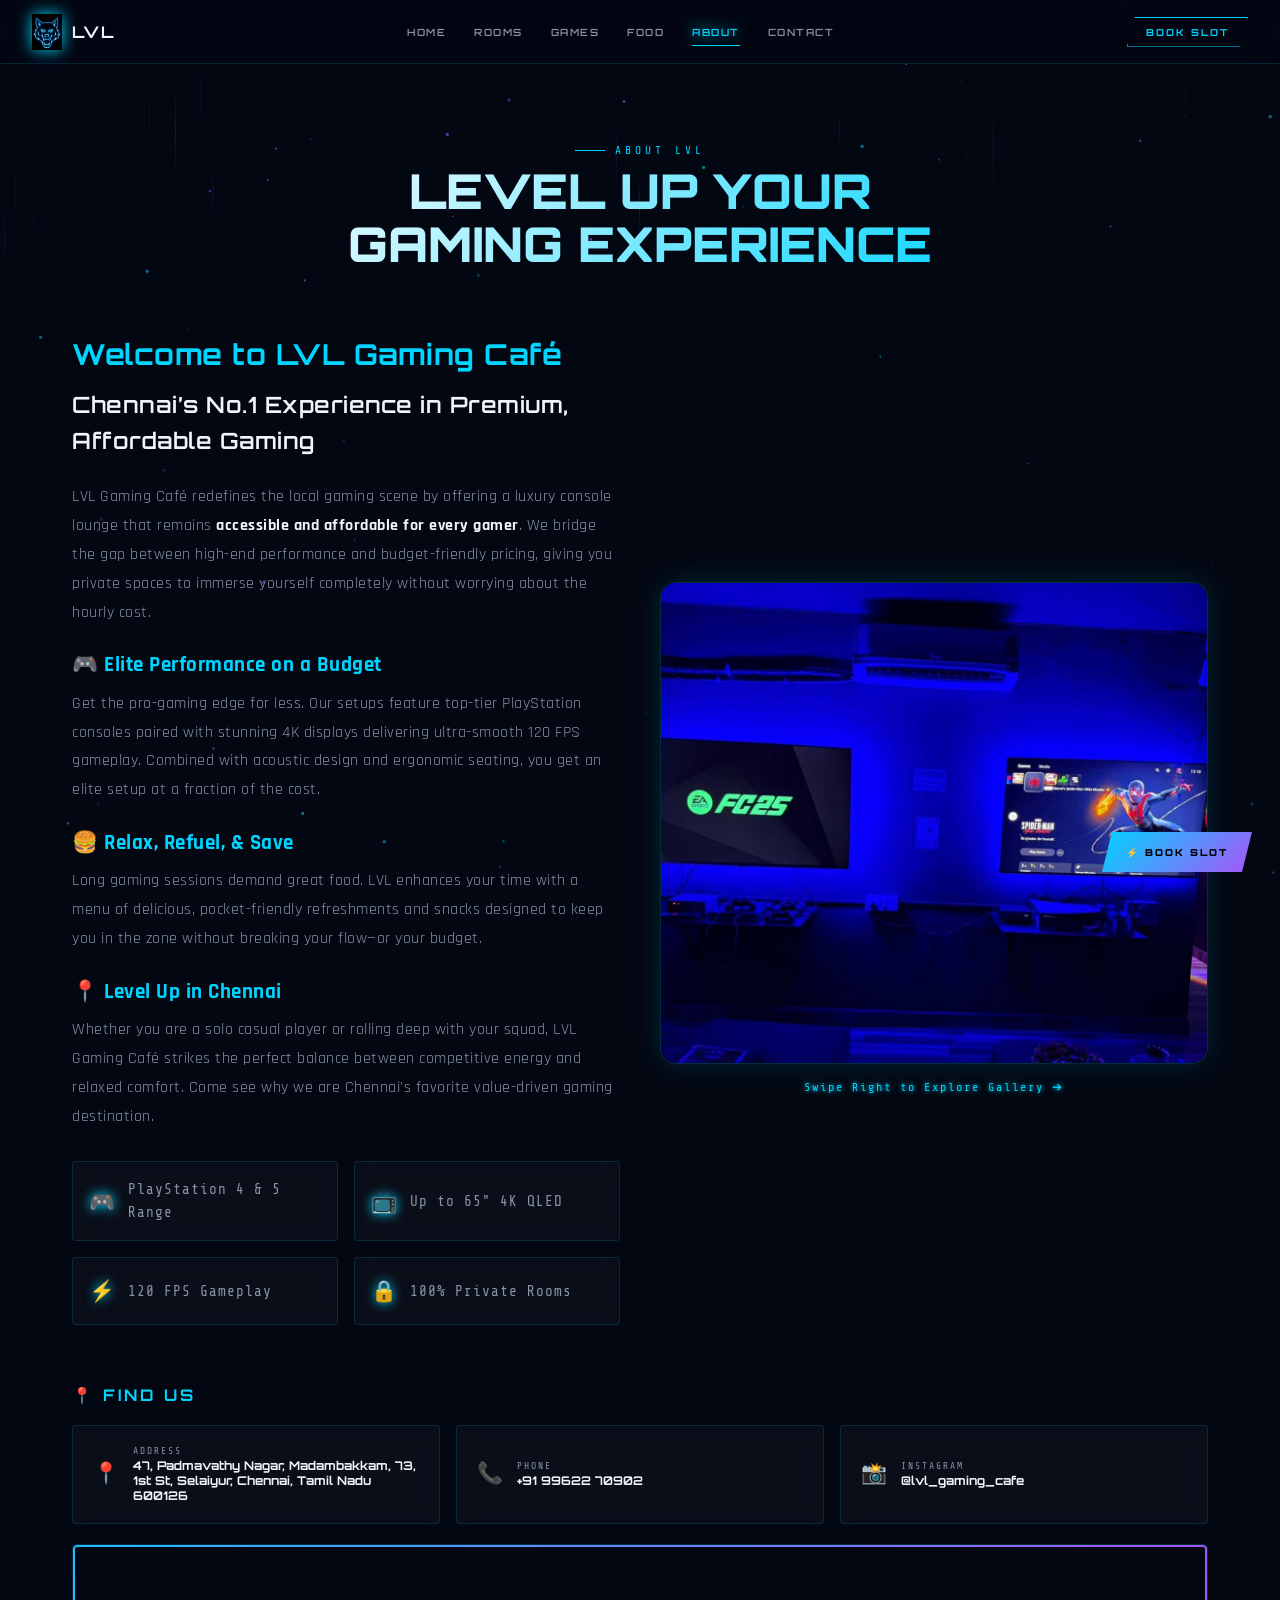
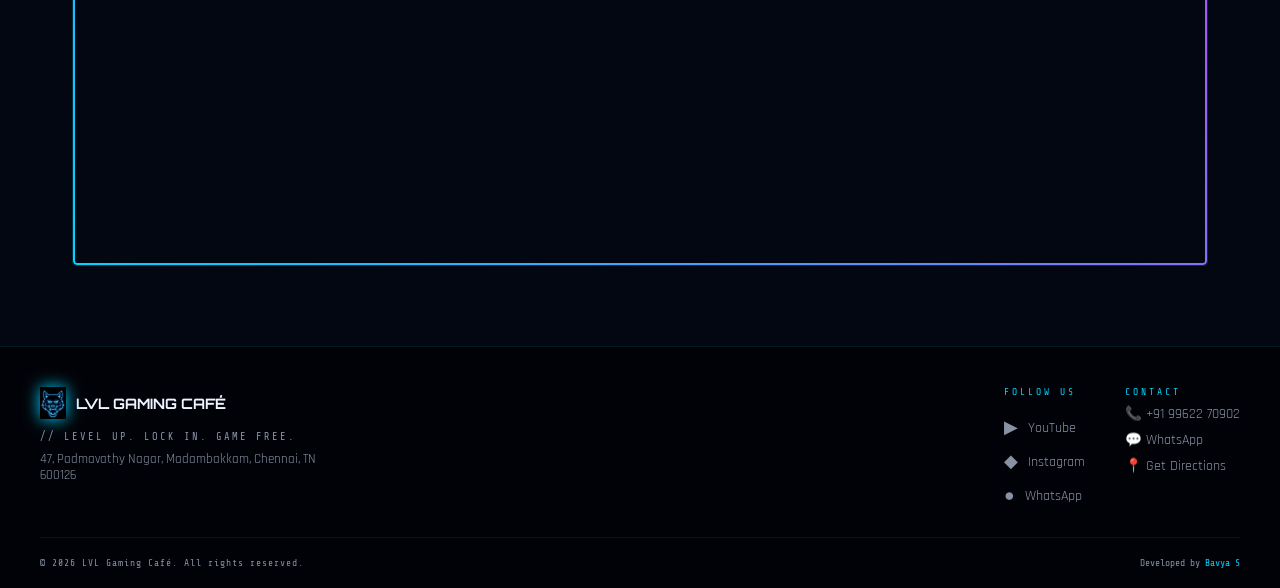
==== commit 4523e9ef: "Games Page updation with search, sort and pop up display" ====
--- a/about.html
+++ b/about.html
@@ -8,59 +8,7 @@
 <link href="https://fonts.googleapis.com/css2?family=Orbitron:wght@400;600;700;900&family=Rajdhani:wght@300;400;500;600;700&family=Share+Tech+Mono&display=swap" rel="stylesheet">
 <link rel="stylesheet" href="css/style.css">
 <link rel="stylesheet" href="css/about.css">
-<style>
-  /* Custom Styles to Expand the Gallery Layout Size */
-  .about-grid {
-    align-items: center !important;
-  }
-  .cafe-gallery-container {
-    display: flex; 
-    flex-direction: column; 
-    width: 100%;
-    margin-top: 20px;
-  }
-  .cafe-gallery {
-    display: flex;
-    overflow-x: auto; /* Re-enabled auto overflow to support touch and swipe gestures native behavior */
-    scroll-snap-type: x mandatory;
-    scroll-behavior: smooth;
-    border-radius: 16px;
-    background: rgba(0,0,0,0.4);
-    box-shadow: 0 0 30px rgba(0, 212, 255, 0.15);
-    border: 1px solid rgba(0, 212, 255, 0.2);
-    -webkit-overflow-scrolling: touch;
-    width: 100%;
-  }
-  /* Hide standard scrollbars cleanly across multiple engine viewports */
-  .cafe-gallery::-webkit-scrollbar {
-    display: none;
-  }
-  .cafe-gallery {
-    -ms-overflow-style: none;
-    scrollbar-width: none;
-  }
-  .gallery-item {
-    flex: 0 0 100%;
-    position: relative;
-    overflow: hidden;
-    display: flex;
-    align-items: center;
-    justify-content: center;
-    scroll-snap-align: start;
-  }
-  /* Enlarged heights for desktop/mobile views */
-  .gallery-item img, .gallery-item video {
-    width: 100%;
-    height: 480px; /* Increased from 320px for a much bigger display presence */
-    object-fit: cover;
-    display: block;
-  }
-  @media (max-width: 768px) {
-    .gallery-item img, .gallery-item video {
-      height: 360px; /* Adjusted optimized height for mobile layout sizing */
-    }
-  }
-</style>
+
 </head>
 <body>
 
@@ -78,7 +26,7 @@
 <!-- NAVIGATION (Unchanged) -->
 <nav id="mainNav">
   <a class="nav-logo" href="index.html">
-    <img src="assets/logo.png" alt="LVL" onerror="this.style.display='none'">
+    <img src="assets/LVL BW logo.png" alt="LVL" onerror="this.style.display='none'">
     <span class="nav-brand">LVL</span>
   </a>
   <ul class="nav-links">
@@ -113,7 +61,7 @@
   <!-- HEADER SECTION (Unchanged) -->
   <div class="page-hero fade-in">
     <p class="section-label" style="justify-content:center">ABOUT LVL</p>
-    <h1 class="section-title" style="text-align:center">WHERE GAMING<br>MEETS LUXURY</h1>
+    <h1 class="section-title" style="text-align:center">LEVEL UP YOUR<br>GAMING EXPERIENCE</h1>
   </div>
   
   <div class="about-section">
@@ -251,7 +199,7 @@
     <div class="footer-top">
       <div class="footer-brand">
         <div class="footer-logo">
-          <img src="assets/logo.png" alt="LVL" onerror="this.style.display='none'">
+          <img src="assets/LVL BW logo.png" alt="LVL" onerror="this.style.display='none'">
           <span class="footer-logo-text">LVL GAMING CAFÉ</span>
         </div>
         <p class="footer-tagline">// LEVEL UP. LOCK IN. GAME FREE.</p>
@@ -281,110 +229,6 @@
 <script src="js/about.js"></script>
 
 <!-- SYSTEM GALLERY ROUTING CONTROLLER JS -->
-<script>
-document.addEventListener("DOMContentLoaded", function() {
-  const gallery = document.getElementById("lvlAboutGallery");
-  const slides = gallery.getElementsByClassName("gallery-item");
-  let currentIndex = 0;
-  let slideTimeout;
-  let isUserInteracting = false;
-  let interactionTimer;
-
-  function initGallery() {
-    if (slides.length === 0) return;
-    playSlide(0);
-
-    // Track when user manually swipes to update indices and handle loops gracefully
-    gallery.addEventListener('scroll', () => {
-      if (isUserInteracting) {
-        const slideWidth = gallery.clientWidth;
-        const newIndex = Math.round(gallery.scrollLeft / slideWidth);
-        if (newIndex !== currentIndex && newIndex >= 0 && newIndex < slides.length) {
-          currentIndex = newIndex;
-          // Play current video if swiped manually into a video block
-          const currentSlide = slides[currentIndex];
-          if (currentSlide.getAttribute("data-type") === "video") {
-            const video = currentSlide.querySelector("video");
-            if (video && video.paused) {
-              video.play().catch(() => {});
-            }
-          }
-        }
-      }
-    });
-
-    // Detect touch inputs to temporarily halt automation mechanics
-    gallery.addEventListener('touchstart', userInteractionTrigger, {passive: true});
-    gallery.addEventListener('mousedown', userInteractionTrigger);
-  }
-
-  function userInteractionTrigger() {
-    isUserInteracting = true;
-    clearTimeout(slideTimeout);
-    clearTimeout(interactionTimer);
-
-    // If user drops interaction, wait 6 seconds before turning auto loop back engine on
-    interactionTimer = setTimeout(() => {
-      isUserInteracting = false;
-      playSlide(currentIndex);
-    }, 6000);
-  }
-
-  function playSlide(index) {
-    if (isUserInteracting) return;
-    currentIndex = index;
-    
-    gallery.scrollTo({
-      left: slides[index].offsetLeft,
-      behavior: 'smooth'
-    });
-
-    clearTimeout(slideTimeout);
-
-    const currentSlide = slides[index];
-    const type = currentSlide.getAttribute("data-type");
-
-    // Manage engine tracks
-    Array.from(slides).forEach(slide => {
-      const vid = slide.querySelector("video");
-      if (vid) {
-        vid.pause();
-        vid.currentTime = 0;
-      }
-    });
-
-    if (type === "video") {
-      const video = currentSlide.querySelector("video");
-      if (video) {
-        let playPromise = video.play();
-        if (playPromise !== undefined) {
-          playPromise.then(() => {
-            video.onended = function() {
-              if (!isUserInteracting) nextSlide();
-            };
-          }).catch(() => {
-            slideTimeout = setTimeout(nextSlide, 3000);
-          });
-        }
-      } else {
-        slideTimeout = setTimeout(nextSlide, 3000);
-      }
-    } else {
-      slideTimeout = setTimeout(nextSlide, 3000);
-    }
-  }
-
-  function nextSlide() {
-    if (isUserInteracting) return;
-    let nextIndex = currentIndex + 1;
-    if (nextIndex >= slides.length) {
-      nextIndex = 0;
-    }
-    playSlide(nextIndex);
-  }
-
-  setTimeout(initGallery, 500);
-});
-</script>
+
 </body>
 </html>
--- a/css/about.css
+++ b/css/about.css
@@ -113,4 +113,56 @@
 /* Responsive */
 @media(max-width:600px){
   .about-highlights{grid-template-columns:1fr}
-}+}
+
+  /* Custom Styles to Expand the Gallery Layout Size */
+  .about-grid {
+    align-items: center !important;
+  }
+  .cafe-gallery-container {
+    display: flex; 
+    flex-direction: column; 
+    width: 100%;
+    margin-top: 20px;
+  }
+  .cafe-gallery {
+    display: flex;
+    overflow-x: auto; /* Re-enabled auto overflow to support touch and swipe gestures native behavior */
+    scroll-snap-type: x mandatory;
+    scroll-behavior: smooth;
+    border-radius: 16px;
+    background: rgba(0,0,0,0.4);
+    box-shadow: 0 0 30px rgba(0, 212, 255, 0.15);
+    border: 1px solid rgba(0, 212, 255, 0.2);
+    -webkit-overflow-scrolling: touch;
+    width: 100%;
+  }
+  /* Hide standard scrollbars cleanly across multiple engine viewports */
+  .cafe-gallery::-webkit-scrollbar {
+    display: none;
+  }
+  .cafe-gallery {
+    -ms-overflow-style: none;
+    scrollbar-width: none;
+  }
+  .gallery-item {
+    flex: 0 0 100%;
+    position: relative;
+    overflow: hidden;
+    display: flex;
+    align-items: center;
+    justify-content: center;
+    scroll-snap-align: start;
+  }
+  /* Enlarged heights for desktop/mobile views */
+  .gallery-item img, .gallery-item video {
+    width: 100%;
+    height: 480px; /* Increased from 320px for a much bigger display presence */
+    object-fit: cover;
+    display: block;
+  }
+  @media (max-width: 768px) {
+    .gallery-item img, .gallery-item video {
+      height: 360px; /* Adjusted optimized height for mobile layout sizing */
+    }
+  }
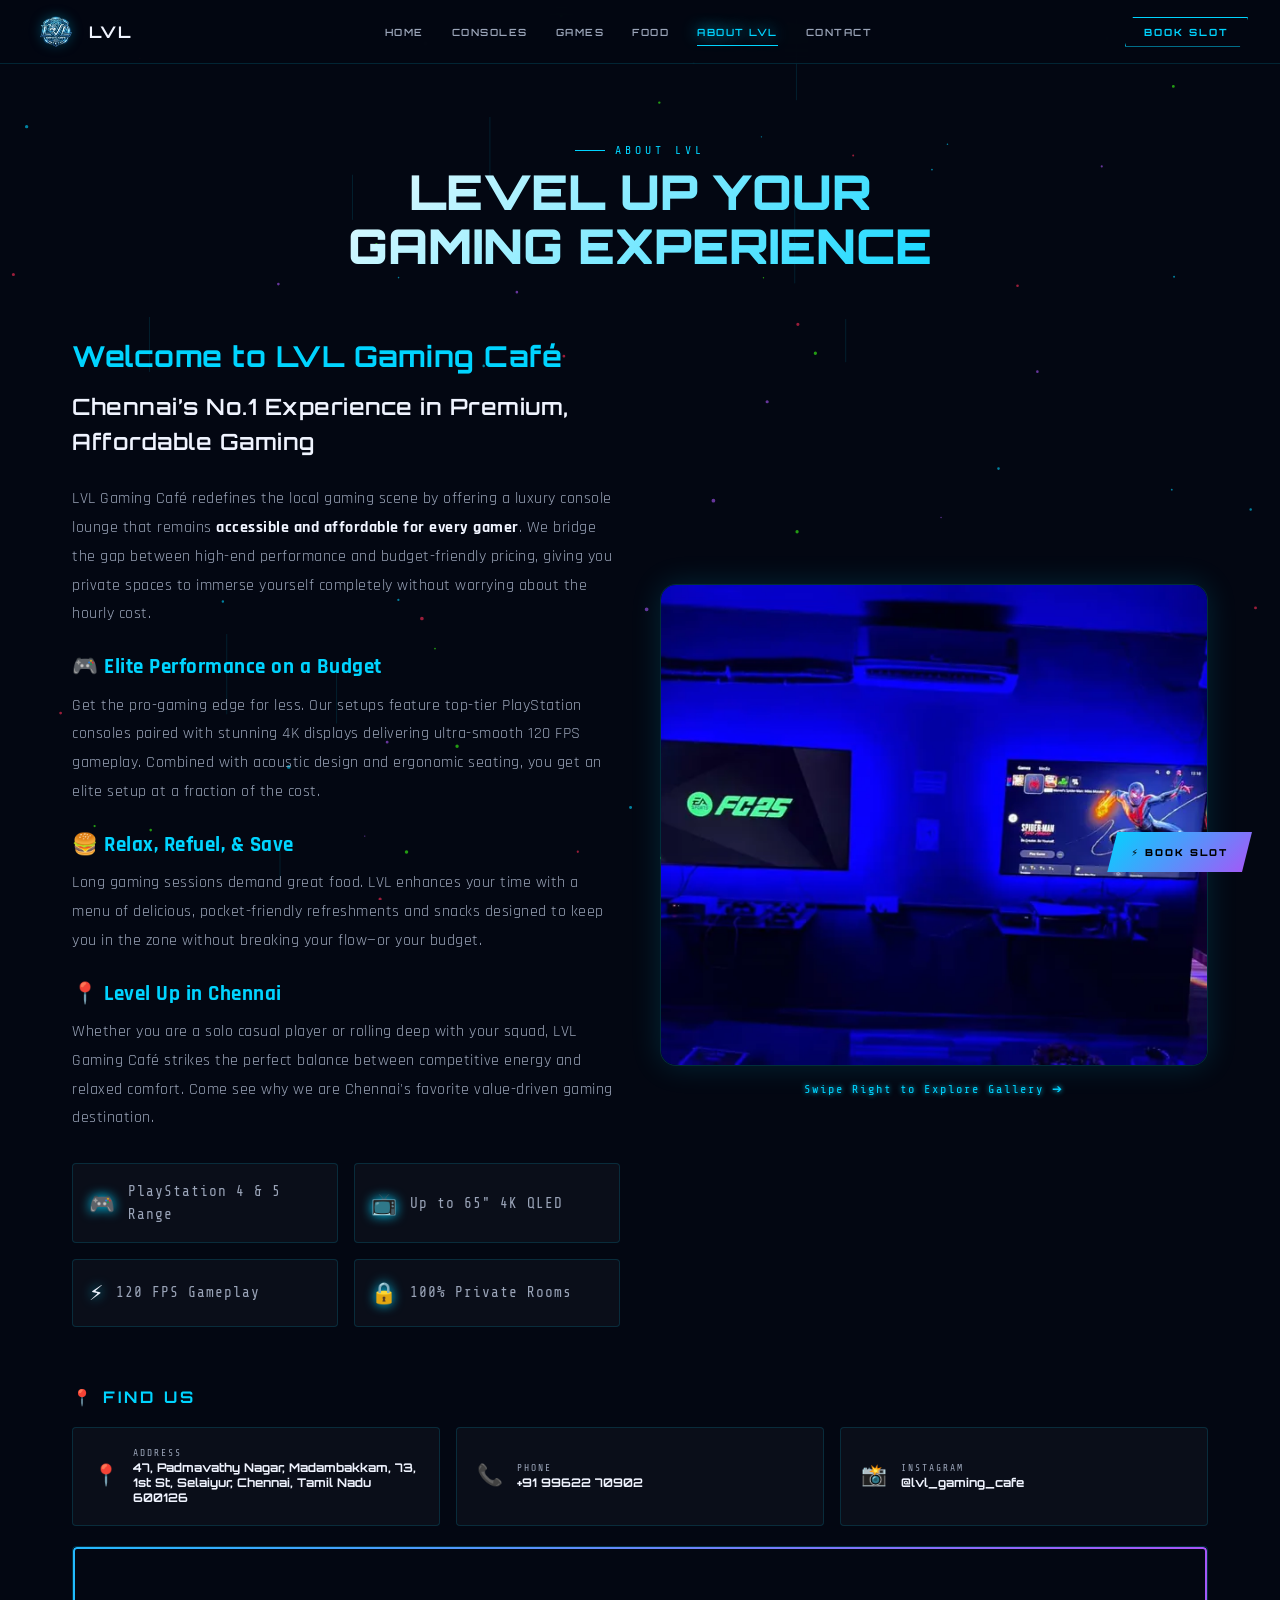
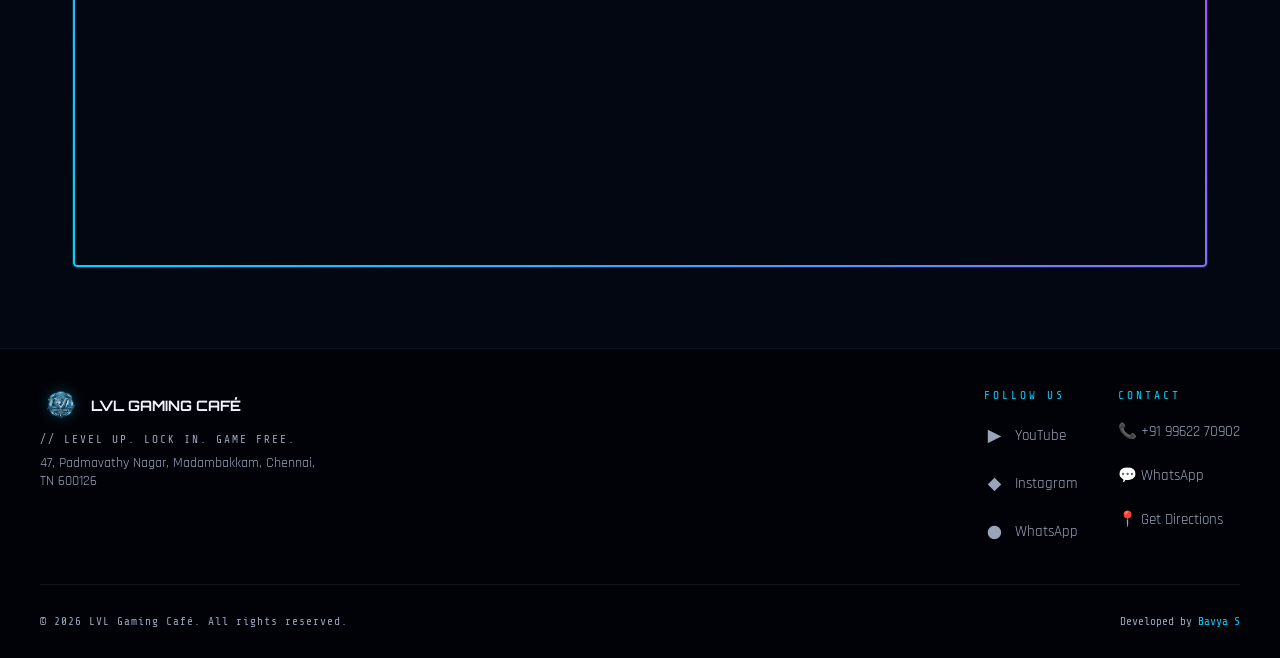
==== commit 059a971b: "Smooth transition" ====
--- a/about.html
+++ b/about.html
@@ -2,62 +2,71 @@
 <html lang="en">
 <head>
 <meta charset="UTF-8">
-<meta name="viewport" content="width=device-width, initial-scale=1.0">
+<meta name="viewport" content="width=device-width, initial-scale=1, viewport-fit=cover">
 <title>About – LVL Gaming Café</title>
-<link rel="preconnect" href="https://fonts.googleapis.com">
-<link href="https://fonts.googleapis.com/css2?family=Orbitron:wght@400;600;700;900&family=Rajdhani:wght@300;400;500;600;700&family=Share+Tech+Mono&display=swap" rel="stylesheet">
+<meta name="description" content="About LVL Gaming Café: a Chennai console lounge with private rooms, 4K screens and 120 FPS PlayStation gaming at affordable hourly rates.">
+<meta name="theme-color" content="#030712">
+<meta name="color-scheme" content="dark">
+<meta property="og:type" content="website">
+<meta property="og:site_name" content="LVL Gaming Café">
+<meta property="og:title" content="About – LVL Gaming Café">
+<meta property="og:description" content="About LVL Gaming Café: a Chennai console lounge with private rooms, 4K screens and 120 FPS PlayStation gaming at affordable hourly rates.">
+<meta name="twitter:card" content="summary">
+<link rel="icon" type="image/png" sizes="64x64" href="assets/img/favicon-64.png">
+<link rel="apple-touch-icon" href="assets/img/apple-touch-icon.png">
+<link rel="preload" href="assets/fonts/orbitron-latin-900-normal.woff2" as="font" type="font/woff2" crossorigin>
+<link rel="preload" href="assets/fonts/rajdhani-latin-500-normal.woff2" as="font" type="font/woff2" crossorigin>
+<script>(function(d){var h=d.documentElement;h.classList.add('js');try{if(d.getElementById&&!sessionStorage.getItem('siteInitialized'))h.classList.add('first-visit')}catch(e){}})(document);</script>
+<style>@font-face{font-family:'Orbitron';font-style:normal;font-weight:400;font-display:swap;src:url(assets/fonts/orbitron-latin-400-normal.woff2) format('woff2');unicode-range:U+0000-00FF,U+0131,U+0152-0153,U+02BB-02BC,U+02C6,U+02DA,U+02DC,U+2000-206F,U+20AC,U+2122,U+2191,U+2193,U+2212,U+2215,U+FEFF,U+FFFD}@font-face{font-family:'Orbitron';font-style:normal;font-weight:600;font-display:swap;src:url(assets/fonts/orbitron-latin-600-normal.woff2) format('woff2');unicode-range:U+0000-00FF,U+0131,U+0152-0153,U+02BB-02BC,U+02C6,U+02DA,U+02DC,U+2000-206F,U+20AC,U+2122,U+2191,U+2193,U+2212,U+2215,U+FEFF,U+FFFD}@font-face{font-family:'Orbitron';font-style:normal;font-weight:700;font-display:swap;src:url(assets/fonts/orbitron-latin-700-normal.woff2) format('woff2');unicode-range:U+0000-00FF,U+0131,U+0152-0153,U+02BB-02BC,U+02C6,U+02DA,U+02DC,U+2000-206F,U+20AC,U+2122,U+2191,U+2193,U+2212,U+2215,U+FEFF,U+FFFD}@font-face{font-family:'Orbitron';font-style:normal;font-weight:900;font-display:swap;src:url(assets/fonts/orbitron-latin-900-normal.woff2) format('woff2');unicode-range:U+0000-00FF,U+0131,U+0152-0153,U+02BB-02BC,U+02C6,U+02DA,U+02DC,U+2000-206F,U+20AC,U+2122,U+2191,U+2193,U+2212,U+2215,U+FEFF,U+FFFD}@font-face{font-family:'Rajdhani';font-style:normal;font-weight:300;font-display:swap;src:url(assets/fonts/rajdhani-latin-300-normal.woff2) format('woff2');unicode-range:U+0000-00FF,U+0131,U+0152-0153,U+02BB-02BC,U+02C6,U+02DA,U+02DC,U+2000-206F,U+20AC,U+2122,U+2191,U+2193,U+2212,U+2215,U+FEFF,U+FFFD}@font-face{font-family:'Rajdhani';font-style:normal;font-weight:400;font-display:swap;src:url(assets/fonts/rajdhani-latin-400-normal.woff2) format('woff2');unicode-range:U+0000-00FF,U+0131,U+0152-0153,U+02BB-02BC,U+02C6,U+02DA,U+02DC,U+2000-206F,U+20AC,U+2122,U+2191,U+2193,U+2212,U+2215,U+FEFF,U+FFFD}@font-face{font-family:'Rajdhani';font-style:normal;font-weight:500;font-display:swap;src:url(assets/fonts/rajdhani-latin-500-normal.woff2) format('woff2');unicode-range:U+0000-00FF,U+0131,U+0152-0153,U+02BB-02BC,U+02C6,U+02DA,U+02DC,U+2000-206F,U+20AC,U+2122,U+2191,U+2193,U+2212,U+2215,U+FEFF,U+FFFD}@font-face{font-family:'Rajdhani';font-style:normal;font-weight:600;font-display:swap;src:url(assets/fonts/rajdhani-latin-600-normal.woff2) format('woff2');unicode-range:U+0000-00FF,U+0131,U+0152-0153,U+02BB-02BC,U+02C6,U+02DA,U+02DC,U+2000-206F,U+20AC,U+2122,U+2191,U+2193,U+2212,U+2215,U+FEFF,U+FFFD}@font-face{font-family:'Rajdhani';font-style:normal;font-weight:700;font-display:swap;src:url(assets/fonts/rajdhani-latin-700-normal.woff2) format('woff2');unicode-range:U+0000-00FF,U+0131,U+0152-0153,U+02BB-02BC,U+02C6,U+02DA,U+02DC,U+2000-206F,U+20AC,U+2122,U+2191,U+2193,U+2212,U+2215,U+FEFF,U+FFFD}@font-face{font-family:'Share Tech Mono';font-style:normal;font-weight:400;font-display:swap;src:url(assets/fonts/share-tech-mono-latin-400-normal.woff2) format('woff2');unicode-range:U+0000-00FF,U+0131,U+0152-0153,U+02BB-02BC,U+02C6,U+02DA,U+02DC,U+2000-206F,U+20AC,U+2122,U+2191,U+2193,U+2212,U+2215,U+FEFF,U+FFFD}@font-face{font-family:'LVL Rupee';font-weight:100 900;font-display:swap;src:url(assets/fonts/rupee-600.woff2) format('woff2');unicode-range:U+20B9}</style>
 <link rel="stylesheet" href="css/style.css">
 <link rel="stylesheet" href="css/about.css">
-
+<noscript><style>#loader{display:none!important}</style></noscript>
 </head>
 <body>
-
-<!-- LOADING SCREEN 
-<div id="loader">
-  <img src="assets/LVL BW logo.png" class="loader-logo" alt="LVL Logo" onerror="this.style.display='none'">
-  <div style="font-family:'Orbitron',monospace;font-size:1.2rem;font-weight:900;color:#00d4ff;letter-spacing:4px;margin-top:16px;text-shadow:0 0 20px #00d4ff">LVL</div>
+<!-- LOADING SCREEN -->
+<div id="loader" aria-hidden="true">
+  <img src="assets/img/logo-144.webp" srcset="assets/img/logo-144.webp 1x, assets/img/logo-288.webp 2x" class="loader-logo" width="115" height="89" alt="">
+  <div class="loader-wordmark">LVL</div>
   <div class="loader-bar"><div class="loader-fill"></div></div>
   <div class="loader-text" id="loaderText">INITIALIZING SYSTEMS...</div>
-</div>-->
+</div>
 
 <!-- PARTICLE CANVAS -->
-<canvas id="particleCanvas"></canvas>
-
-<!-- NAVIGATION (Unchanged) -->
-<nav id="mainNav">
-  <a class="nav-logo" href="index.html">
-    <img src="assets/LVL BW logo.png" alt="LVL" onerror="this.style.display='none'">
-    <span class="nav-brand">LVL</span>
+<canvas id="particleCanvas" aria-hidden="true"></canvas>
+
+<a class="skip-link" href="#main">Skip to content</a>
+
+<!-- NAVIGATION -->
+<nav id="mainNav" aria-label="Primary">
+  <a class="nav-logo" href="index.html" aria-label="LVL Gaming Café – home">
+    <img src="assets/img/logo-72.webp" srcset="assets/img/logo-72.webp 1x, assets/img/logo-144.webp 2x, assets/img/logo-288.webp 3x" width="46" height="36" alt="" decoding="async"><span class="nav-brand">LVL</span>
   </a>
-  <ul class="nav-links">
-    <li><a href="index.html">HOME</a></li>
-    <li><a href="rooms.html">ROOMS</a></li>
-    <li><a href="games.html">GAMES</a></li>
-    <li><a href="food.html">FOOD</a></li>
-    <li><a href="about.html" class="active">ABOUT</a></li>
-    <li><a href="booking.html">CONTACT</a></li>
-  </ul>
+  <ul class="nav-links"><li><a href="index.html" data-page="home">HOME</a></li><li><a href="rooms.html" data-page="rooms">CONSOLES</a></li><li><a href="games.html" data-page="games">GAMES</a></li><li><a href="food.html" data-page="food">FOOD</a></li><li><a href="about.html" data-page="about" class="active" aria-current="page">ABOUT LVL</a></li><li><a href="booking.html" data-page="booking">CONTACT</a></li></ul>
   <a class="nav-cta" href="booking.html">BOOK SLOT</a>
-  <div class="hamburger" onclick="toggleMobileNav()" id="hamburger">
-    <span></span><span></span><span></span>
-  </div>
+  <button class="hamburger" id="hamburger" type="button" aria-label="Open menu" aria-expanded="false" aria-controls="mobileNav"><span></span><span></span><span></span></button>
 </nav>
 
-<!-- MOBILE NAV -->
-<div class="mobile-nav" id="mobileNav">
-  <a href="index.html">HOME</a>
-  <a href="rooms.html">ROOMS</a>
-  <a href="games.html">GAMES</a>
-  <a href="food.html">FOOD</a>
-  <a href="about.html" class="active">ABOUT</a>
-  <a href="booking.html">CONTACT / BOOK</a>
+<!-- MOBILE MENU DRAWER -->
+<div class="nav-scrim" id="navScrim"></div>
+<div class="mobile-nav" id="mobileNav" role="dialog" aria-modal="true" aria-label="Site menu" inert>
+  <button class="drawer-close" id="drawerClose" type="button" aria-label="Close menu">&times;</button>
+  <div class="drawer-links"><a href="index.html" style="--i:0">HOME</a><a href="rooms.html" style="--i:1">CONSOLES</a><a href="games.html" style="--i:2">GAMES</a><a href="food.html" style="--i:3">FOOD</a><a href="about.html" style="--i:4" class="active" aria-current="page">ABOUT</a><a href="booking.html" style="--i:5">CONTACT</a></div>
+  <div class="drawer-actions">
+    <a class="btn-primary" href="booking.html">⚡ BOOK SLOT</a>
+    <div class="drawer-quick">
+      <a href="tel:+919962270902">📞 Call</a>
+      <a href="https://wa.me/919962270902" target="_blank" rel="noopener noreferrer">💬 WhatsApp</a>
+    </div>
+  </div>
 </div>
 
-<!-- FLOATING BOOK BUTTON -->
+<!-- BOTTOM DOCK (phones & tablets) -->
+<nav class="dock" aria-label="Quick navigation"><a href="index.html"><svg viewBox="0 0 24 24" aria-hidden="true"><path d="M3 11.5 12 4l9 7.5"/><path d="M5.5 10v9.5h13V10"/></svg><span>HOME</span></a><a href="rooms.html"><svg viewBox="0 0 24 24" aria-hidden="true"><path d="M6 8h12a4 4 0 0 1 3.9 4.9l-.9 4a2.4 2.4 0 0 1-4 1.2L15 16.5H9L7 18.1a2.4 2.4 0 0 1-4-1.2l-.9-4A4 4 0 0 1 6 8Z"/><path d="M8 11v3M6.5 12.5h3"/><circle cx="15.5" cy="12" r=".7"/><circle cx="17.5" cy="13.6" r=".7"/></svg><span>CONSOLES</span></a><a class="dock-book" href="booking.html" aria-label="Book a slot"><span class="dock-orb"><svg viewBox="0 0 24 24" aria-hidden="true"><path d="M13 2 4.5 13.5H11L10 22l8.5-11.5H12L13 2Z"/></svg></span><span class="dock-label">BOOK</span></a><a href="games.html"><svg viewBox="0 0 24 24" aria-hidden="true"><rect x="4" y="4" width="7" height="7" rx="1.5"/><rect x="13" y="4" width="7" height="7" rx="1.5"/><rect x="4" y="13" width="7" height="7" rx="1.5"/><rect x="13" y="13" width="7" height="7" rx="1.5"/></svg><span>GAMES</span></a><a href="food.html"><svg viewBox="0 0 24 24" aria-hidden="true"><path d="M7 3v8M4.5 3v5a2.5 2.5 0 0 0 5 0V3M7 11v10"/><path d="M17 21V3c-2.5 1.5-3.5 4.5-3.5 8H17"/></svg><span>FOOD</span></a></nav>
+
+<!-- FLOATING BOOK BUTTON (desktop) -->
 <a id="floatBook" href="booking.html">⚡ BOOK SLOT</a>
 
-<!-- ==================== ABOUT PAGE ==================== -->
-<div class="page-wrapper" style="font-family: 'Rajdhani', sans-serif;">
+<main id="main" class="page-wrapper" style="font-family: 'Rajdhani', sans-serif;" tabindex="-1">
   <!-- HEADER SECTION (Unchanged) -->
   <div class="page-hero fade-in">
     <p class="section-label" style="justify-content:center">ABOUT LVL</p>
@@ -103,32 +112,32 @@
           <div class="cafe-gallery" id="lvlAboutGallery">
             <!-- Slide 1: Cafe Pic1 -->
             <div class="gallery-item" data-type="image">
-              <img src="assets/Cafe Pic1.jpeg" alt="LVL Gaming Cafe Setup 1" onerror="this.src='assets/logo.png'; this.style.objectFit='contain';">
+              <img src="assets/img/cafe-pic1.webp" alt="LVL Gaming Cafe Setup 1" loading="lazy" decoding="async">
             </div>
             
             <!-- Slide 2: Cafe Pic2 -->
             <div class="gallery-item" data-type="image">
-              <img src="assets/PS4.jpeg" alt="LVL Gaming Cafe Setup 2" onerror="this.src='assets/logo.png'; this.style.objectFit='contain';">
+              <img src="assets/img/ps4.webp" alt="LVL Gaming Cafe Setup 2" loading="lazy" decoding="async">
             </div>
             
             <!-- Slide 3: Cafe Video1 -->
             <div class="gallery-item" data-type="video">
-              <video src="assets/Cafe Video1.mp4" muted playsinline></video>
+              <video preload="none" src="assets/Cafe Video1.mp4" muted playsinline></video>
             </div>
 
             <!-- Slide 4: Cafe Video2 -->
             <div class="gallery-item" data-type="video">
-              <video src="assets/Cafe Video2.mp4" muted playsinline></video>
+              <video preload="none" src="assets/Cafe Video2.mp4" muted playsinline></video>
             </div>
 
             <!-- Slide 5: Cafe Video3 -->
             <div class="gallery-item" data-type="video">
-              <video src="assets/Cafe Video3.mp4" muted playsinline></video>
+              <video preload="none" src="assets/Cafe Video3.mp4" muted playsinline></video>
             </div>
 
             <!-- Slide 6: Cafe Video4 -->
             <div class="gallery-item" data-type="video">
-              <video src="assets/Cafe Video4.mp4" muted playsinline></video>
+              <video preload="none" src="assets/Cafe Video4.mp4" muted playsinline></video>
             </div>
           </div>
 
@@ -158,21 +167,21 @@
           <div class="contact-icon">📍</div>
           <div class="contact-info">
             <div class="contact-label">ADDRESS</div>
-            <div class="contact-value"><a href="https://www.google.com/maps/search/LvL+Gaming+Cafe+Chennai" target="_blank">47, Padmavathy Nagar, Madambakkam, 73, 1st St, Selaiyur, Chennai, Tamil Nadu 600126</a></div>
+            <div class="contact-value"><a href="https://www.google.com/maps/search/LvL+Gaming+Cafe+Chennai" target="_blank" rel="noopener noreferrer">47, Padmavathy Nagar, Madambakkam, 73, 1st St, Selaiyur, Chennai, Tamil Nadu 600126</a></div>
           </div>
         </div>
         <div class="glass-card contact-item">
           <div class="contact-icon">📞</div>
           <div class="contact-info">
             <div class="contact-label">PHONE</div>
-            <div class="contact-value"><a href="tel:9962270902">+91 99622 70902</a></div>
+            <div class="contact-value"><a href="tel:+919962270902">+91 99622 70902</a></div>
           </div>
         </div>
         <div class="glass-card contact-item">
           <div class="contact-icon">📸</div>
           <div class="contact-info">
             <div class="contact-label">INSTAGRAM</div>
-            <div class="contact-value"><a href="https://www.instagram.com/lvl_gaming_cafe/" target="_blank">@lvl_gaming_cafe</a></div>
+            <div class="contact-value"><a href="https://www.instagram.com/lvl_gaming_cafe/" target="_blank" rel="noopener noreferrer">@lvl_gaming_cafe</a></div>
           </div>
         </div>
       </div>
@@ -191,44 +200,46 @@
       </div>
     </div>
   </div>
-</div>
-
-<!-- ==================== FOOTER ==================== -->
+</main>
+
 <footer>
   <div class="footer-inner">
     <div class="footer-top">
       <div class="footer-brand">
         <div class="footer-logo">
-          <img src="assets/LVL BW logo.png" alt="LVL" onerror="this.style.display='none'">
+          <img src="assets/img/logo-72.webp" srcset="assets/img/logo-72.webp 1x, assets/img/logo-144.webp 2x, assets/img/logo-288.webp 3x" width="41" height="32" alt="" decoding="async" loading="lazy">
           <span class="footer-logo-text">LVL GAMING CAFÉ</span>
         </div>
         <p class="footer-tagline">// LEVEL UP. LOCK IN. GAME FREE.</p>
-        <p style="font-size:0.8rem;color:var(--text-muted);margin-top:8px;max-width:280px">47, Padmavathy Nagar, Madambakkam, Chennai, TN 600126</p>
+        <p class="footer-address">47, Padmavathy Nagar, Madambakkam, Chennai, TN 600126</p>
       </div>
       <div class="footer-social">
-        <p style="font-family:var(--font-mono);font-size:0.6rem;color:var(--neon-blue);letter-spacing:3px;margin-bottom:8px">FOLLOW US</p>
-        <a class="footer-social-link" href="https://www.youtube.com/@lvlgamingcafe" target="_blank"><span class="footer-social-icon">▶</span> YouTube</a>
-        <a class="footer-social-link" href="https://www.instagram.com/lvl_gaming_cafe/" target="_blank"><span class="footer-social-icon">◆</span> Instagram</a>
-        <a class="footer-social-link" href="https://wa.me/919962270902" target="_blank"><span class="footer-social-icon">●</span> WhatsApp</a>
+        <p class="footer-heading">FOLLOW US</p>
+        <a class="footer-social-link" href="https://www.youtube.com/@lvlgamingcafe" target="_blank" rel="noopener noreferrer"><span class="footer-social-icon">▶</span> YouTube</a>
+        <a class="footer-social-link" href="https://www.instagram.com/lvl_gaming_cafe/" target="_blank" rel="noopener noreferrer"><span class="footer-social-icon">◆</span> Instagram</a>
+        <a class="footer-social-link" href="https://wa.me/919962270902" target="_blank" rel="noopener noreferrer"><span class="footer-social-icon">●</span> WhatsApp</a>
       </div>
       <div class="footer-contact">
-        <p style="font-family:var(--font-mono);font-size:0.6rem;color:var(--neon-blue);letter-spacing:3px;margin-bottom:8px">CONTACT</p>
-        <a href="tel:9962270902">📞 +91 99622 70902</a>
-        <a href="https://wa.me/919962270902" target="_blank">💬 WhatsApp</a>
-        <a href="https://www.google.com/maps/search/LvL+Gaming+Cafe+Chennai" target="_blank">📍 Get Directions</a>
+        <p class="footer-heading">CONTACT</p>
+        <a href="tel:+919962270902">📞 +91 99622 70902</a>
+        <a href="https://wa.me/919962270902" target="_blank" rel="noopener noreferrer">💬 WhatsApp</a>
+        <a href="https://www.google.com/maps/search/LvL+Gaming+Cafe+Chennai" target="_blank" rel="noopener noreferrer">📍 Get Directions</a>
       </div>
     </div>
     <div class="footer-bottom">
       <p class="footer-copy">© 2026 LVL Gaming Café. All rights reserved.</p>
-      <p class="footer-dev">Developed by <a href="https://linkedin.com/in/bavya-saravanakumar" target="_blank">Bavya S</a></p>
+      <p class="footer-dev">Developed by <a href="https://linkedin.com/in/bavya-saravanakumar" target="_blank" rel="noopener noreferrer">Bavya S</a></p>
     </div>
   </div>
 </footer>
 
-<script src="js/script.js"></script>
-<script src="js/about.js"></script>
+
+
 
 <!-- SYSTEM GALLERY ROUTING CONTROLLER JS -->
 
+
+<script src="js/script.js" defer></script>
+<script src="js/about.js" defer></script>
 </body>
-</html>+</html>
--- a/css/style.css
+++ b/css/style.css
@@ -11,25 +11,51 @@
   --bg-glass:rgba(0,212,255,0.04);
   --border-glow:rgba(0,212,255,0.3);
   --text-primary:#f0f4ff;
-  --text-muted:#8892a4;
-  --font-display:'Orbitron',monospace;
-  --font-body:'Rajdhani',sans-serif;
-  --font-mono:'Share Tech Mono',monospace;
-}
-html{scroll-behavior:smooth;font-size:16px}
+  --text-muted:#9aa4b8;           /* lifted from #8892a4 for WCAG AA contrast on the dark background */
+  --font-display:'Orbitron','LVL Rupee',system-ui,sans-serif;
+  --font-body:'Rajdhani','LVL Rupee',system-ui,sans-serif;
+  --font-mono:'Share Tech Mono','LVL Rupee',ui-monospace,monospace;
+
+  /* layout / device chrome */
+  --nav-h:64px;
+  --dock-h:64px;
+  --safe-top:env(safe-area-inset-top,0px);
+  --safe-bottom:env(safe-area-inset-bottom,0px);
+  --ease-out:cubic-bezier(.16,1,.3,1);
+}
+html{
+  scroll-behavior:smooth;font-size:16px;
+  -webkit-text-size-adjust:100%;text-size-adjust:100%;
+  scroll-padding-top:calc(var(--nav-h) + var(--safe-top) + 12px);
+  overflow-x:clip;
+}
 body{
   background:var(--bg-dark);
   color:var(--text-primary);
   font-family:var(--font-body);
   overflow-x:hidden;
   cursor:default;
-}
+  -webkit-tap-highlight-color:transparent;
+  text-rendering:optimizeLegibility;
+}
+img,video,iframe{max-width:100%}
+a,button,select,input,summary,[role="button"]{touch-action:manipulation}
 
 /* custom scrollbar */
 ::-webkit-scrollbar{width:4px}
 ::-webkit-scrollbar-track{background:#0a0a1a}
 ::-webkit-scrollbar-thumb{background:var(--neon-blue);border-radius:2px}
 
+/* keyboard focus – visible everywhere, invisible for pointer users */
+:focus-visible{outline:2px solid var(--neon-blue);outline-offset:3px;border-radius:2px}
+.skip-link{
+  position:fixed;left:12px;top:-60px;z-index:2000;
+  background:var(--neon-blue);color:#000;font-family:var(--font-display);font-size:.7rem;font-weight:700;
+  letter-spacing:1px;padding:12px 16px;text-decoration:none;transition:top .2s;
+}
+.skip-link:focus{top:calc(12px + var(--safe-top))}
+.sr-only{position:absolute!important;width:1px;height:1px;overflow:hidden;clip:rect(0 0 0 0);white-space:nowrap}
+
 /* ===================== CANVAS BACKGROUND ===================== */
 #particleCanvas{position:fixed;top:0;left:0;width:100%;height:100%;z-index:-1;pointer-events:none}
 
@@ -37,29 +63,32 @@
 #loader{
   position:fixed;inset:0;background:#000;z-index:9999;
   display:flex;flex-direction:column;align-items:center;justify-content:center;
-  transition:opacity 0.8s ease, visibility 0.8s ease;
-}
-#loader.hidden{opacity:0;visibility:hidden}
-.loader-logo{width:120px;animation:loaderPulse 1.5s ease-in-out infinite}
-@keyframes loaderPulse{0%,100%{filter:drop-shadow(0 0 10px var(--neon-blue));transform:scale(1)}50%{filter:drop-shadow(0 0 30px var(--neon-blue)) drop-shadow(0 0 60px var(--neon-purple));transform:scale(1.05)}}
+  transition:opacity .5s ease, visibility .5s ease;
+}
+#loader.hidden{opacity:0;visibility:hidden;pointer-events:none}
+.loader-logo{width:112px;height:auto;animation:loaderPulse 1.4s ease-in-out infinite}
+.loader-wordmark{font-family:var(--font-display);font-size:1.2rem;font-weight:900;color:var(--neon-blue);letter-spacing:4px;margin-top:16px;text-shadow:0 0 20px var(--neon-blue)}
+@keyframes loaderPulse{0%,100%{opacity:.92;transform:scale(1)}50%{opacity:1;transform:scale(1.05)}}
 .loader-bar{width:200px;height:2px;background:#111;margin-top:30px;border-radius:2px;overflow:hidden}
-.loader-fill{height:100%;background:linear-gradient(90deg,var(--neon-blue),var(--neon-purple));animation:loaderFill 1.8s ease forwards}
-@keyframes loaderFill{from{width:0}to{width:100%}}
-.loader-text{font-family:var(--font-mono);font-size:0.7rem;color:var(--neon-blue);margin-top:12px;letter-spacing:3px;animation:blink 1s step-end infinite}
+.loader-fill{height:100%;width:100%;transform-origin:left;background:linear-gradient(90deg,var(--neon-blue),var(--neon-purple));animation:loaderFill 1.1s var(--ease-out) forwards}
+@keyframes loaderFill{from{transform:scaleX(0)}to{transform:scaleX(1)}}
+.loader-text{font-family:var(--font-mono);font-size:.72rem;color:var(--neon-blue);margin-top:12px;letter-spacing:3px;animation:blink 1s step-end infinite}
 @keyframes blink{0%,100%{opacity:1}50%{opacity:0.3}}
 
 /* ===================== NAV ===================== */
-nav{
+nav#mainNav{
   position:fixed;top:0;left:0;right:0;z-index:1000;
-  background:rgba(3,7,18,0.85);
-  backdrop-filter:blur(20px);
+  background:rgba(3,7,18,0.88);
+  -webkit-backdrop-filter:blur(14px);backdrop-filter:blur(14px);
   border-bottom:1px solid rgba(0,212,255,0.15);
-  padding:0 2rem;
+  padding:var(--safe-top) max(2rem,env(safe-area-inset-right)) 0 max(2rem,env(safe-area-inset-left));
   display:flex;align-items:center;justify-content:space-between;
-  height:64px;
-}
-.nav-logo{display:flex;align-items:center;gap:10px;cursor:pointer;text-decoration:none}
-.nav-logo img{height:36px;filter:drop-shadow(0 0 8px var(--neon-blue))}
+  height:calc(var(--nav-h) + var(--safe-top));
+  transition:background-color .3s,border-color .3s;
+}
+nav#mainNav.scrolled{background:rgba(3,7,18,.96);border-bottom-color:rgba(0,212,255,.28)}
+.nav-logo{display:flex;align-items:center;gap:10px;cursor:pointer;text-decoration:none;min-height:44px}
+.nav-logo img{height:36px;width:auto;filter:drop-shadow(0 0 6px rgba(0,212,255,.55))}
 .nav-brand{font-family:var(--font-display);font-size:1rem;font-weight:700;color:var(--text-primary);letter-spacing:2px}
 .nav-links{display:flex;gap:0;list-style:none}
 .nav-links a{
@@ -73,38 +102,113 @@
   content:'';position:absolute;bottom:0;left:14px;right:14px;height:1px;
   background:var(--neon-blue);transform:scaleX(0);transition:transform 0.3s;
 }
-.nav-links a:hover,.nav-links a.active{color:var(--neon-blue);text-shadow:0 0 15px var(--neon-blue)}
-.nav-links a:hover::after,.nav-links a.active::after{transform:scaleX(1)}
+.nav-links a:hover,.nav-links a.active,.nav-links a[aria-current="page"]{color:var(--neon-blue);text-shadow:0 0 15px var(--neon-blue)}
+.nav-links a:hover::after,.nav-links a.active::after,.nav-links a[aria-current="page"]::after{transform:scaleX(1)}
 .nav-cta{
   background:transparent;border:1px solid var(--neon-blue);
-  color:var(--neon-blue);font-family:var(--font-display);font-size:0.6rem;
+  color:var(--neon-blue);font-family:var(--font-display);font-size:0.62rem;
   font-weight:700;letter-spacing:2px;padding:8px 18px;cursor:pointer;
   transition:all 0.3s;text-transform:uppercase;
   clip-path:polygon(8px 0%,100% 0%,calc(100% - 8px) 100%,0% 100%);
   text-decoration:none;display:inline-flex;align-items:center;
 }
 .nav-cta:hover{background:var(--neon-blue);color:#000;box-shadow:0 0 25px var(--neon-blue)}
-.hamburger{display:none;flex-direction:column;gap:5px;cursor:pointer;padding:4px}
-.hamburger span{width:24px;height:2px;background:var(--neon-blue);transition:all 0.3s;display:block}
-
-/* ===================== MOBILE NAV ===================== */
+
+/* hamburger (a real <button>) – three bars morph into an X */
+.hamburger{
+  display:none;position:relative;width:48px;height:48px;margin-right:-8px;
+  background:none;border:0;cursor:pointer;color:var(--neon-blue);
+}
+.hamburger span{
+  position:absolute;left:12px;width:24px;height:2px;background:currentColor;border-radius:2px;
+  transition:transform .35s var(--ease-out),opacity .2s;
+}
+.hamburger span:nth-child(1){top:16px}
+.hamburger span:nth-child(2){top:23px}
+.hamburger span:nth-child(3){top:30px}
+.hamburger[aria-expanded="true"] span:nth-child(1){transform:translateY(7px) rotate(45deg)}
+.hamburger[aria-expanded="true"] span:nth-child(2){opacity:0}
+.hamburger[aria-expanded="true"] span:nth-child(3){transform:translateY(-7px) rotate(-45deg)}
+
+/* ===================== MOBILE DRAWER ===================== */
+.nav-scrim{
+  position:fixed;inset:0;z-index:1090;background:rgba(0,0,0,.66);
+  opacity:0;visibility:hidden;transition:opacity .3s ease,visibility 0s .3s;
+}
+.nav-scrim.open{opacity:1;visibility:visible;transition:opacity .3s ease}
 .mobile-nav{
-  display:none;
-  position:fixed;top:64px;left:0;right:0;z-index:999;
-  background:rgba(3,7,18,0.98);
-  backdrop-filter:blur(20px);
-  border-bottom:1px solid rgba(0,212,255,0.2);
-  padding:20px;flex-direction:column;gap:4px;
-}
-.mobile-nav.open{display:flex}
-.mobile-nav a{
-  font-family:var(--font-display);font-size:0.75rem;font-weight:600;
-  color:var(--text-muted);text-decoration:none;padding:12px 16px;
-  letter-spacing:2px;transition:all 0.3s;border-left:2px solid transparent;
-}
-.mobile-nav a:hover,.mobile-nav a.active{color:var(--neon-blue);border-left-color:var(--neon-blue);padding-left:24px}
-
-/* ===================== FLOATING BOOK BUTTON ===================== */
+  position:fixed;top:0;right:0;bottom:0;z-index:1100;
+  width:min(88vw,360px);
+  display:flex;flex-direction:column;
+  padding:calc(var(--nav-h) + var(--safe-top) + 8px) 20px calc(20px + var(--safe-bottom));
+  background:linear-gradient(180deg,rgba(6,12,28,.99),rgba(3,7,18,.995));
+  border-left:1px solid rgba(0,212,255,.25);
+  box-shadow:-24px 0 60px rgba(0,0,0,.6);
+  transform:translate3d(104%,0,0);visibility:hidden;
+  transition:transform .42s var(--ease-out),visibility 0s .42s;
+  overflow-y:auto;overscroll-behavior:contain;
+}
+.mobile-nav.open{transform:none;visibility:visible;transition:transform .42s var(--ease-out)}
+.drawer-close{
+  position:absolute;top:calc(var(--safe-top) + 8px);right:12px;width:48px;height:48px;
+  background:none;border:0;color:var(--neon-blue);font-size:1.9rem;line-height:1;cursor:pointer;
+}
+.drawer-links{display:flex;flex-direction:column;gap:2px;margin-top:6px}
+.mobile-nav .drawer-links a{
+  display:flex;align-items:center;min-height:56px;
+  font-family:var(--font-display);font-size:.85rem;font-weight:600;
+  color:var(--text-muted);text-decoration:none;padding:0 16px;
+  letter-spacing:2.5px;border-left:2px solid transparent;
+  opacity:0;transform:translate3d(18px,0,0);
+  transition:opacity .35s ease,transform .45s var(--ease-out),color .2s,border-color .2s,background-color .2s;
+}
+.mobile-nav.open .drawer-links a{opacity:1;transform:none;transition-delay:calc(var(--i,0)*45ms + 120ms),calc(var(--i,0)*45ms + 120ms),0s,0s,0s}
+.mobile-nav .drawer-links a:active{background:rgba(0,212,255,.08)}
+.mobile-nav .drawer-links a.active,.mobile-nav .drawer-links a[aria-current="page"]{color:var(--neon-blue);border-left-color:var(--neon-blue);background:linear-gradient(90deg,rgba(0,212,255,.1),transparent)}
+.drawer-actions{margin-top:auto;padding-top:24px;display:flex;flex-direction:column;gap:12px}
+.drawer-actions .btn-primary{width:100%}
+.drawer-quick{display:grid;grid-template-columns:1fr 1fr;gap:10px}
+.drawer-quick a{
+  display:flex;align-items:center;justify-content:center;gap:8px;min-height:48px;
+  border:1px solid rgba(255,255,255,.14);border-radius:6px;background:rgba(255,255,255,.04);
+  color:var(--text-primary);text-decoration:none;font-family:var(--font-body);font-weight:600;font-size:1rem;
+}
+.drawer-quick a:active{background:rgba(0,212,255,.12);border-color:var(--neon-blue)}
+body.menu-open{overflow:hidden}
+
+/* ===================== BOTTOM DOCK (thumb-zone nav, phones/tablets) ===================== */
+.dock{
+  display:none;position:fixed;left:0;right:0;bottom:0;z-index:950;
+  height:calc(var(--dock-h) + var(--safe-bottom));
+  padding:0 max(6px,env(safe-area-inset-right)) var(--safe-bottom) max(6px,env(safe-area-inset-left));
+  background:rgba(3,7,18,.96);border-top:1px solid rgba(0,212,255,.22);
+  grid-template-columns:repeat(5,1fr);align-items:stretch;
+  transition:transform .35s var(--ease-out);
+}
+.dock a{
+  position:relative;display:flex;flex-direction:column;align-items:center;justify-content:center;gap:3px;
+  color:var(--text-muted);text-decoration:none;
+  font-family:var(--font-body);font-size:.72rem;font-weight:700;letter-spacing:1px;
+  min-width:44px;transition:color .2s,transform .15s;
+}
+.dock a svg{width:22px;height:22px;fill:none;stroke:currentColor;stroke-width:1.8;stroke-linecap:round;stroke-linejoin:round}
+.dock a:active{transform:scale(.92)}
+.dock a[aria-current="page"]{color:var(--neon-blue)}
+.dock a[aria-current="page"]::before{
+  content:'';position:absolute;top:-1px;left:28%;right:28%;height:2px;background:var(--neon-blue);
+  box-shadow:0 0 12px var(--neon-blue);border-radius:0 0 2px 2px;
+}
+.dock .dock-book{color:#000}
+.dock .dock-book .dock-orb{
+  display:grid;place-items:center;width:46px;height:46px;margin-top:-20px;border-radius:50%;
+  background:linear-gradient(135deg,var(--neon-blue),var(--neon-purple));
+  box-shadow:0 0 0 4px var(--bg-dark),0 0 22px rgba(0,212,255,.55);
+}
+.dock .dock-book svg{stroke:#000;fill:#000;stroke-width:1}
+.dock .dock-book span.dock-label{color:var(--neon-blue)}
+body.menu-open .dock,body.modal-open .dock,body.kb-open .dock{transform:translate3d(0,110%,0)}
+
+/* ===================== FLOATING BOOK BUTTON (desktop) ===================== */
 #floatBook{
   position:fixed;bottom:28px;right:28px;z-index:900;
   background:linear-gradient(135deg,var(--neon-blue),var(--neon-purple));
@@ -120,44 +224,38 @@
 
 /* ===================== PAGE WRAPPER ===================== */
 .page-wrapper{
-  position:relative;z-index:1;padding-top:64px;min-height:100vh;
-}
+  position:relative;z-index:1;
+  padding-top:calc(var(--nav-h) + var(--safe-top));
+  min-height:100vh;min-height:100svh;
+  display:block;
+}
+main.page-wrapper:focus{outline:none}
 
 /* ===================== SECTION HEADERS ===================== */
 .section-label{
-  font-family:var(--font-mono);font-size:0.7rem;color:var(--neon-blue);
+  font-family:var(--font-mono);font-size:0.72rem;color:var(--neon-blue);
   letter-spacing:4px;text-transform:uppercase;margin-bottom:8px;
   display:flex;align-items:center;gap:10px;
 }
-.section-label::before{content:'';width:30px;height:1px;background:var(--neon-blue)}
+.section-label::before{content:'';width:30px;height:1px;background:var(--neon-blue);flex:none}
 .section-title{
-  font-family:var(--font-display);font-size:clamp(1.8rem,4vw,3rem);
-  font-weight:900;line-height:1.1;
+  font-family:var(--font-display);font-size:clamp(1.55rem,4vw,3rem);
+  font-weight:900;line-height:1.12;
   background:linear-gradient(135deg,#fff 0%,var(--neon-blue) 100%);
   -webkit-background-clip:text;-webkit-text-fill-color:transparent;background-clip:text;
+  overflow-wrap:break-word;
 }
 .section-sub{color:var(--text-muted);font-size:1.1rem;margin-top:12px;max-width:600px;font-weight:400}
 
 /* ===================== GLASSMORPHISM CARD ===================== */
 .glass-card{
   background:rgba(255,255,255,0.03);
-  backdrop-filter:blur(10px);
+  -webkit-backdrop-filter:blur(10px);backdrop-filter:blur(10px);
   border:1px solid rgba(0,212,255,0.15);
   border-radius:4px;
-  transition:all 0.4s cubic-bezier(0.23,1,0.32,1);
+  transition:border-color 0.3s ease, box-shadow 0.3s ease;
   position:relative;overflow:hidden;
 }
-.glass-card::before{
-  content:'';position:absolute;inset:0;
-  background:linear-gradient(135deg,rgba(0,212,255,0.05) 0%,transparent 60%);
-  opacity:0;transition:opacity 0.4s;
-}
-.glass-card:hover{
-  border-color:var(--neon-blue);
-  box-shadow:0 0 30px rgba(0,212,255,0.2),inset 0 0 30px rgba(0,212,255,0.03);
-  transform:translateY(-4px);
-}
-.glass-card:hover::before{opacity:1}
 
 /* RGB border animation */
 .rgb-border{position:relative;}
@@ -166,35 +264,37 @@
   background:linear-gradient(90deg,var(--neon-blue),var(--neon-purple),var(--neon-red),var(--neon-blue));
   background-size:300% 100%;
   border-radius:4px;z-index:-1;
-  animation:rgbFlow 3s linear infinite;
   opacity:0;transition:opacity 0.3s;
 }
-.rgb-border:hover::after{opacity:1}
-@keyframes rgbFlow{0%{background-position:0% 50%}100%{background-position:300% 50%}}
+/* disable hover glow on index cards */
+.rgb-border:hover::after{opacity:0;}
+
+.glass-card:hover,
+.rgb-border:hover{
+  border-color:rgba(0,212,255,0.15);
+  box-shadow:none;
+}
 
 /* ===================== BUTTONS ===================== */
+.btn-primary,.btn-outline{
+  display:inline-flex;align-items:center;justify-content:center;text-align:center;
+  min-height:48px;touch-action:manipulation;text-decoration:none;text-transform:uppercase;cursor:pointer;
+  font-family:var(--font-display);font-size:0.7rem;letter-spacing:2px;padding:16px 36px;
+  clip-path:polygon(12px 0%,100% 0%,calc(100% - 12px) 100%,0% 100%);
+  transition:transform .25s var(--ease-out),box-shadow .3s,background-color .3s,border-color .3s;
+}
 .btn-primary{
   background:linear-gradient(135deg,var(--neon-blue),var(--neon-purple));
-  color:#000;font-family:var(--font-display);font-size:0.7rem;font-weight:900;
-  letter-spacing:2px;padding:16px 36px;cursor:pointer;border:none;
-  clip-path:polygon(12px 0%,100% 0%,calc(100% - 12px) 100%,0% 100%);
-  transition:all 0.3s;text-transform:uppercase;text-decoration:none;display:inline-block;
-}
-.btn-primary:hover{
-  transform:scale(1.05);
-  box-shadow:0 0 40px rgba(0,212,255,0.6),0 0 80px rgba(168,85,247,0.3);
+  color:#000;font-weight:900;border:none;
 }
 .btn-outline{
-  background:transparent;
-  border:1px solid rgba(0,212,255,0.5);
-  color:var(--neon-blue);font-family:var(--font-display);font-size:0.7rem;font-weight:700;
-  letter-spacing:2px;padding:16px 36px;cursor:pointer;
-  clip-path:polygon(12px 0%,100% 0%,calc(100% - 12px) 100%,0% 100%);
-  transition:all 0.3s;text-transform:uppercase;text-decoration:none;display:inline-block;
-}
-.btn-outline:hover{
-  background:rgba(0,212,255,0.1);border-color:var(--neon-blue);
-  box-shadow:0 0 25px rgba(0,212,255,0.3);
+  background:transparent;border:1px solid rgba(0,212,255,0.5);
+  color:var(--neon-blue);font-weight:700;
+}
+.btn-primary:active,.btn-outline:active{transform:scale(.97)}
+@media (hover:hover){
+  .btn-primary:hover{transform:scale(1.05);box-shadow:0 0 40px rgba(0,212,255,0.6),0 0 80px rgba(168,85,247,0.3)}
+  .btn-outline:hover{background:rgba(0,212,255,0.1);border-color:var(--neon-blue);box-shadow:0 0 25px rgba(0,212,255,0.3)}
 }
 
 /* ===================== PAGE HERO (shared) ===================== */
@@ -214,25 +314,25 @@
 .footer-inner{max-width:1200px;margin:0 auto}
 .footer-top{
   display:grid;grid-template-columns:1fr auto auto;
-  gap:40px;align-items:start;margin-bottom:30px;flex-wrap:wrap;
-}
-@media(max-width:768px){.footer-top{grid-template-columns:1fr}}
-.footer-brand{}
+  gap:40px;align-items:start;margin-bottom:30px;
+}
 .footer-logo{display:flex;align-items:center;gap:10px;margin-bottom:12px}
-.footer-logo img{height:32px;filter:drop-shadow(0 0 8px var(--neon-blue))}
+.footer-logo img{height:32px;width:auto;filter:drop-shadow(0 0 6px rgba(0,212,255,.5))}
 .footer-logo-text{font-family:var(--font-display);font-size:0.9rem;font-weight:700;color:var(--text-primary)}
-.footer-tagline{font-family:var(--font-mono);font-size:0.65rem;color:var(--text-muted);letter-spacing:2px}
-.footer-social{display:flex;flex-direction:column;gap:12px}
+.footer-tagline{font-family:var(--font-mono);font-size:0.7rem;color:var(--text-muted);letter-spacing:2px}
+.footer-address{font-size:.85rem;color:var(--text-muted);margin-top:8px;max-width:280px}
+.footer-heading{font-family:var(--font-mono);font-size:.7rem;color:var(--neon-blue);letter-spacing:3px;margin-bottom:8px}
+.footer-social{display:flex;flex-direction:column;gap:4px}
 .footer-social-link{
-  display:flex;align-items:center;gap:10px;
+  display:flex;align-items:center;gap:10px;min-height:44px;
   color:var(--text-muted);text-decoration:none;
-  font-size:0.85rem;transition:color 0.3s;
+  font-size:0.95rem;transition:color 0.3s;
 }
 .footer-social-link:hover{color:var(--neon-blue)}
-.footer-social-icon{font-size:1.1rem}
+.footer-social-icon{font-size:1.1rem;width:1.2em;text-align:center}
 .footer-contact a{
-  display:block;color:var(--text-muted);text-decoration:none;
-  font-size:0.85rem;margin-bottom:8px;transition:color 0.3s;
+  display:flex;align-items:center;min-height:44px;color:var(--text-muted);text-decoration:none;
+  font-size:0.95rem;transition:color 0.3s;
 }
 .footer-contact a:hover{color:var(--neon-blue)}
 .footer-bottom{
@@ -240,33 +340,71 @@
   padding-top:20px;
   display:flex;justify-content:space-between;align-items:center;flex-wrap:wrap;gap:10px;
 }
-.footer-copy{font-family:var(--font-mono);font-size:0.6rem;color:var(--text-muted);letter-spacing:1px}
-.footer-dev{font-family:var(--font-mono);font-size:0.6rem;color:var(--text-muted);}
-.footer-dev a{color:var(--neon-blue);text-decoration:none}
+.footer-copy{font-family:var(--font-mono);font-size:0.7rem;color:var(--text-muted);letter-spacing:1px}
+.footer-dev{font-family:var(--font-mono);font-size:0.7rem;color:var(--text-muted);}
+.footer-dev a{color:var(--neon-blue);text-decoration:none;display:inline-block;padding:10px 0}
 .footer-dev a:hover{text-shadow:0 0 10px var(--neon-blue)}
 
 /* ===================== ANIMATIONS ===================== */
-.fade-in{opacity:0;transform:translateY(30px);transition:opacity 0.7s ease,transform 0.7s ease}
-.fade-in.visible{opacity:1;transform:none}
+/* Scroll reveal: opacity + transform only (compositor-friendly). Content stays visible without JS. */
+html.js .fade-in{opacity:0;transform:translate3d(0,22px,0);transition:opacity .7s ease,transform .8s var(--ease-out)}
+html.js .fade-in.visible{opacity:1;transform:none}
 .stagger-1{transition-delay:0.1s}
 .stagger-2{transition-delay:0.2s}
 .stagger-3{transition-delay:0.3s}
 .stagger-4{transition-delay:0.4s}
 @keyframes fadeUp{from{opacity:0;transform:translateY(20px)}to{opacity:1;transform:none}}
 
+/* images fade in as they decode */
+img[data-reveal]{opacity:0;transition:opacity .5s ease}
+img[data-reveal].is-in{opacity:1}
+html:not(.js) img[data-reveal]{opacity:1}
+
 /* neon divider */
 .neon-divider{
   height:1px;background:linear-gradient(90deg,transparent,var(--neon-blue),transparent);
   margin:0 auto;max-width:600px;
 }
 
+/* ===================== PAGE TRANSITIONS ===================== */
+/* …everyone else gets a short fade handled by script.js */
+html.is-leaving main{opacity:0;transform:translate3d(0,8px,0);transition:opacity .18s ease,transform .18s ease}
+main.page-wrapper{animation:pageIn .5s var(--ease-out) both}
+@keyframes pageIn{from{opacity:0;transform:translate3d(0,10px,0)}}
+
 /* ===================== RESPONSIVE ===================== */
 @media(max-width:900px){
-  .nav-links{display:none}
-  .hamburger{display:flex}
-  .nav-cta{display:none}
+  :root{--nav-h:60px}
+  nav#mainNav{padding-left:max(16px,env(safe-area-inset-left));padding-right:max(16px,env(safe-area-inset-right));-webkit-backdrop-filter:none;backdrop-filter:none;background:rgba(3,7,18,.94)}
+  .nav-links,.nav-cta,#floatBook{display:none}
+  .hamburger{display:block}
+  .dock{display:grid}
+  body{padding-bottom:calc(var(--dock-h) + var(--safe-bottom))}
   .footer-top{grid-template-columns:1fr 1fr}
+  footer{padding:36px max(20px,env(safe-area-inset-right)) 28px max(20px,env(safe-area-inset-left))}
+  .glass-card{-webkit-backdrop-filter:none;backdrop-filter:none;background:rgba(10,16,32,.72)}
+}
+@media(min-width:901px){
+  .mobile-nav,.nav-scrim,.dock{display:none!important}
 }
 @media(max-width:600px){
-  .footer-top{grid-template-columns:1fr}
-}+  .footer-top{grid-template-columns:1fr;gap:28px}
+  .page-hero{padding:48px 20px 28px}
+  .section-label{letter-spacing:3px}
+  .section-sub{font-size:1.05rem}
+}
+
+/* ===================== COARSE-POINTER (TOUCH) ===================== */
+/* no sticky :hover states after a tap */
+@media (hover:none){
+  .nav-cta:hover{background:transparent;color:var(--neon-blue);box-shadow:none}
+}
+
+/* ===================== REDUCED MOTION ===================== */
+@media (prefers-reduced-motion:reduce){
+  html{scroll-behavior:auto}
+  *,*::before,*::after{animation-delay:0s!important;animation-duration:.001ms!important;animation-iteration-count:1!important;transition-duration:.001ms!important;transition-delay:0s!important}
+  html.js .fade-in{opacity:1;transform:none}
+  img[data-reveal]{opacity:1}
+  #loader{display:none}
+}
